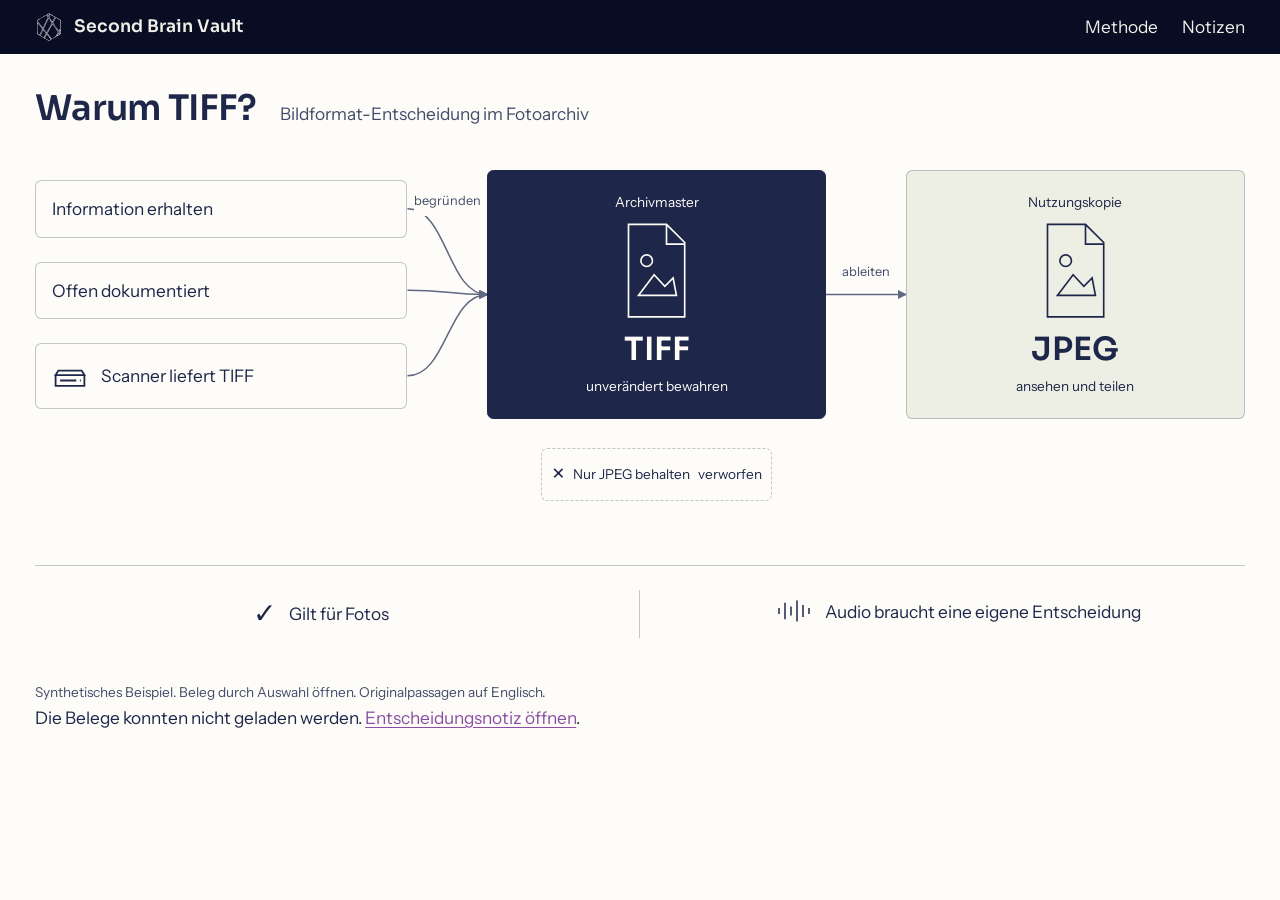
==== docs/explorer.html @ 0a289b0f "Add a source-grounded visual knowledge workspace" ====
<!doctype html>
<html lang="de">
<head>
<meta charset="utf-8"><meta name="viewport" content="width=device-width, initial-scale=1">
<title>Warum TIFF? Second Brain Vault</title>
<link rel="icon" href="assets/favicon-32.png"><link rel="stylesheet" href="site.css"><link rel="stylesheet" href="decision.css">
<script type="module" src="decision.js"></script>
</head>
<body class="decision-page">
<header class="decision-head night"><a class="brand" href="index.html?lang=de"><img src="assets/dhcraft-mark-white.svg" width="26" height="26" alt="">Second Brain Vault</a><nav aria-label="Navigation"><a href="index.html?lang=de">Methode</a><a href="notes.html?lang=de">Notizen</a></nav></header>
<main>
<div class="decision-title"><h1>Warum TIFF?</h1><p>Bildformat-Entscheidung im Fotoarchiv</p></div>
<div class="argument" id="argument" aria-label="Gründe, Entscheidung, Ableitung und Geltungsgrenze">
<svg class="connections" id="connections" aria-hidden="true"></svg>
<section class="grounds" aria-label="Gründe">
<div class="object ground" data-key="information"><button aria-expanded="false"><span>Information erhalten</span></button></div>
<div class="object ground" data-key="format"><button aria-expanded="false"><span>Offen dokumentiert</span></button></div>
<div class="object ground" data-key="scanner"><button aria-expanded="false"><svg class="scanner-icon" viewBox="0 0 40 32" aria-hidden="true"><path d="M4 15h32v12H4z M7 10h26l3 5H4z M9 21h18 M31 21h1"/></svg><span>Scanner liefert TIFF</span></button></div>
</section>
<div class="relation-label grounds-label">begründen</div>
<div class="object master" data-key="master"><button aria-expanded="false"><span class="object-role">Archivmaster</span><svg class="file-icon" viewBox="0 0 100 120" aria-hidden="true"><path d="M16 4h46l22 22v90H16z M62 4v24h22 M28 90l19-25 13 14 10-10 4 21z"/><circle cx="38" cy="48" r="7"/></svg><strong>TIFF</strong><span>unverändert bewahren</span></button></div>
<div class="relation-label copy-label">ableiten →</div>
<div class="object copy" data-key="copy"><button aria-expanded="false"><span class="object-role">Nutzungskopie</span><svg class="file-icon" viewBox="0 0 100 120" aria-hidden="true"><path d="M16 4h46l22 22v90H16z M62 4v24h22 M28 90l19-25 13 14 10-10 4 21z"/><circle cx="38" cy="48" r="7"/></svg><strong>JPEG</strong><span>ansehen und teilen</span></button></div>
<div class="object alternative" data-key="alternative"><button aria-expanded="false"><span class="rejected-symbol" aria-hidden="true">×</span><span>Nur JPEG behalten</span><span class="object-role">verworfen</span></button></div>
<div class="scope" aria-label="Geltungsbereich">
<div class="object scope-photo" data-key="scope"><button aria-expanded="false"><span class="scope-mark" aria-hidden="true">✓</span><span>Gilt für Fotos</span></button></div>
<div class="scope-boundary" aria-hidden="true"></div>
<div class="object scope-audio" data-key="audio"><button aria-expanded="false"><svg class="audio-icon" viewBox="0 0 48 32" aria-hidden="true"><path d="M4 12v8 M12 5v22 M20 10v12 M28 2v28 M36 8v16 M44 12v8"/></svg><span>Audio braucht eine eigene Entscheidung</span></button></div>
</div>
</div>
<p class="source-note">Synthetisches Beispiel. Beleg durch Auswahl öffnen. Originalpassagen auf Englisch.</p>
<p id="load-error" role="alert" hidden>Die Belege konnten nicht geladen werden. <a href="example/Data%20Management/Decision%20Image%20Master%20Format.md">Entscheidungsnotiz öffnen</a>.</p>
</main>
<noscript><p><a href="example/Data%20Management/Decision%20Image%20Master%20Format.md">Entscheidung und Begründung lesen</a></p></noscript>
</body></html>
---- docs/site.css ----
@layer reset, base, tokens, layout, components, utilities;

@font-face { font-family: "Instrument Sans"; src: url("assets/fonts/instrument-sans-latin-400-normal.woff2") format("woff2"); font-weight: 400; font-display: swap; }
@font-face { font-family: "Instrument Sans"; src: url("assets/fonts/instrument-sans-latin-600-normal.woff2") format("woff2"); font-weight: 600; font-display: swap; }
@font-face { font-family: "Sora"; src: url("assets/fonts/sora-latin-600-normal.woff2") format("woff2"); font-weight: 600; font-display: swap; }
@font-face { font-family: "Sora"; src: url("assets/fonts/sora-latin-700-normal.woff2") format("woff2"); font-weight: 700; font-display: swap; }

@layer tokens {
  /* DHCraft house palette (dhcraft-site global.css) in OKLCH. Paper is the reading ground, the
     night is navy ink deepened into obsidian glass, where the graph glows. */
  :root {
    color-scheme: light;
    --ground: oklch(99.1% 0.005 95);
    --ground-alt: oklch(96.6% 0.01 95);
    --surface: oklch(100% 0 0);
    --edge: oklch(28.3% 0.064 271 / 0.12);
    --edge-hi: oklch(28.3% 0.064 271 / 0.25);
    --ink: oklch(28.3% 0.064 271);
    --ink-soft: oklch(42% 0.05 271);
    --ink-faint: oklch(52% 0.04 271);
    --accent: oklch(53.1% 0.14 315);
    --accent-hi: oklch(41.6% 0.105 307);
    --on-accent: oklch(99% 0.005 95);

    --g-core: oklch(53.1% 0.14 315);
    --g-control: oklch(57.4% 0.11 255);
    --g-rule: oklch(50% 0.09 255);
    --g-skill: oklch(62% 0.15 125);
    --g-operations: oklch(55% 0.04 271);
    --g-check: oklch(58% 0.13 30);
    --g-moc: oklch(28.3% 0.064 271);
    --g-concept: oklch(64.6% 0.138 334);
    --g-literature: oklch(70% 0.138 69);
    --g-project: oklch(63.5% 0.136 139);
    --g-source: oklch(62% 0.02 271);

    --st-read: oklch(57.4% 0.11 255);
    --st-found: oklch(70% 0.138 69);
    --st-proposal: oklch(64.6% 0.138 334);
    --st-accepted: oklch(63.5% 0.136 139);
    --focus: oklch(53.1% 0.14 315);

    --font: "Instrument Sans", system-ui, sans-serif;
    --display: "Sora", "Instrument Sans", system-ui, sans-serif;
    --mono: ui-monospace, "Cascadia Code", Consolas, monospace;
    --step--1: clamp(0.84rem, 0.82rem + 0.1vw, 0.9rem);
    --step-0: clamp(1rem, 0.97rem + 0.15vw, 1.08rem);
    --step-1: clamp(1.15rem, 1.08rem + 0.35vw, 1.35rem);
    --step-2: clamp(1.45rem, 1.25rem + 0.9vw, 1.95rem);
    --step-3: clamp(2.2rem, 1.6rem + 2.6vw, 3.5rem);
    --space: clamp(1rem, 0.8rem + 1vw, 1.6rem);
    --gutter: clamp(1rem, 0.6rem + 2vw, 2.5rem);
    --measure: 42rem;
    --wide: 80rem;
    --head-h: 3.6rem;
  }

  .night {
    color-scheme: dark;
    --ground: oklch(17% 0.045 271);
    --ground-alt: oklch(14% 0.04 271);
    --surface: oklch(22% 0.05 271);
    --edge: oklch(100% 0 0 / 0.1);
    --edge-hi: oklch(100% 0 0 / 0.2);
    --ink: oklch(95% 0.01 95);
    --ink-soft: oklch(80% 0.03 271);
    --ink-faint: oklch(68% 0.03 271);
    --accent: oklch(74% 0.13 315);
    --accent-hi: oklch(84% 0.09 315);
    --on-accent: oklch(17% 0.045 271);

    --g-core: oklch(74% 0.15 315);
    --g-control: oklch(82% 0.07 253);
    --g-rule: oklch(68% 0.1 255);
    --g-skill: oklch(84% 0.15 122);
    --g-operations: oklch(64% 0.04 271);
    --g-check: oklch(72% 0.12 30);
    --g-moc: oklch(97% 0.02 95);
    --g-concept: oklch(76% 0.13 334);
    --g-literature: oklch(82% 0.13 69);
    --g-project: oklch(76% 0.14 139);
    --g-source: oklch(72% 0.02 271);

    --st-read: oklch(80% 0.09 253);
    --st-found: oklch(82% 0.13 69);
    --st-proposal: oklch(78% 0.13 334);
    --st-accepted: oklch(78% 0.14 139);
    --focus: oklch(84% 0.09 315);
  }
}

@layer reset {
  *, *::before, *::after { box-sizing: border-box; }
  body, h1, h2, h3, h4, p, ol, ul, dl, dd, figure, pre { margin: 0; }
  ol, ul { padding: 0; list-style: none; }
  img, svg { display: block; max-inline-size: 100%; }
  button, input { font: inherit; color: inherit; }
}

@layer base {
  html { scroll-padding-block-start: calc(var(--head-h) + 1rem); }
  @media (prefers-reduced-motion: no-preference) { html { scroll-behavior: smooth; } }
  body { background: var(--ground); color: var(--ink); font-family: var(--font); font-size: var(--step-0); line-height: 1.6; -webkit-font-smoothing: antialiased; }
  .night { background-color: var(--ground); color: var(--ink); }
  h1, h2, h3 { font-family: var(--display); font-weight: 700; letter-spacing: -0.01em; }
  h1 { font-size: var(--step-3); line-height: 1.05; letter-spacing: -0.02em; }
  h2 { font-size: var(--step-2); line-height: 1.2; }
  h3 { font-size: var(--step-1); line-height: 1.3; font-weight: 600; }
  a { color: var(--accent); text-underline-offset: 0.18em; }
  code, pre { font-family: var(--mono); font-size: 0.88em; }
  :focus-visible { outline: 2px solid var(--focus); outline-offset: 3px; }
  table { border-collapse: collapse; inline-size: 100%; }
  th, td { text-align: start; vertical-align: top; padding: 0.5rem 0.75rem 0.5rem 0; border-block-end: 1px solid var(--edge); }
  thead th { font-size: var(--step--1); color: var(--ink-faint); font-weight: 600; }
}

@layer layout {
  .skip { position: absolute; inset-inline-start: 1rem; inset-block-start: -3rem; background: var(--surface); padding: 0.5rem 1rem; z-index: 40; }
  .skip:focus { inset-block-start: 0.5rem; }

  /* The header is always night, like the DHCraft navigation bar is always ink on paper. Its
     background stays nearly opaque, so text scrolling beneath never shows through. */
  .site-head {
    position: sticky; inset-block-start: 0; z-index: 20;
    display: flex; align-items: center; gap: 0.4rem 2rem; flex-wrap: wrap;
    min-block-size: var(--head-h); padding: 0.35rem var(--gutter);
    background: oklch(15% 0.042 271 / 0.97); color: var(--ink); border-block-end: 1px solid var(--edge);
  }
  .brand { display: flex; align-items: center; gap: 0.6rem; font-family: var(--display); font-weight: 700; color: var(--ink); text-decoration: none; }
  .brand img { inline-size: 1.75rem; block-size: 1.75rem; }
  .site-nav { flex: 1; min-inline-size: 0; }
  .site-nav ul { display: flex; gap: 0.2rem; overflow-x: auto; scrollbar-width: none; }
  .site-nav a { display: block; padding: 0.55rem 0.7rem; color: var(--ink-soft); text-decoration: none; white-space: nowrap; border-block-end: 2px solid transparent; }
  .site-nav a:hover { color: var(--ink); }
  .site-nav a[aria-current="true"] { color: var(--ink); border-block-end-color: var(--accent); }
  .head-actions { display: flex; gap: 0.5rem; align-items: center; }
  @media (max-width: 47.99rem) {
    .site-nav { flex-basis: 100%; order: 3; }
    .site-nav a { padding-inline: 0.5rem; }
    .site-head { gap: 0 1rem; justify-content: space-between; }
  }

  .band { padding: calc(var(--space) * 3) var(--gutter); }
  .band.alt { background: var(--ground-alt); }
  .inner { max-inline-size: var(--wide); margin-inline: auto; display: grid; gap: calc(var(--space) * 1.1); }

  .site-foot { padding: calc(var(--space) * 2) var(--gutter); font-size: var(--step--1); border-block-start: 1px solid var(--edge); }
  .foot-grid { max-inline-size: var(--wide); margin-inline: auto; display: grid; gap: 1.5rem; grid-template-columns: repeat(auto-fit, minmax(min(100%, 14rem), 1fr)); }
  .foot-grid > div { display: grid; gap: 0.6rem; }
  .foot-links { display: grid; gap: 0.35rem; align-content: start; }
  .quiet { color: var(--ink-faint); }

  .night-glass {
    background:
      radial-gradient(55rem 38rem at 80% -10%, oklch(45% 0.13 315 / 0.32), transparent 70%),
      radial-gradient(40rem 30rem at -10% 50%, oklch(40% 0.09 255 / 0.22), transparent 70%),
      var(--ground);
  }

  /* Hero: the text, then the example. The stepper comes first in the document, so keyboard and
     screen reader reach its controls and heading before the card. On wide screens the stage
     (graph and note card) is placed above it with a fixed height, so the controls never move
     between phases. */
  .hero {
    display: grid; gap: 1.1rem; max-inline-size: var(--wide); margin-inline: auto;
    padding: 1rem var(--gutter) 1.4rem; grid-template-columns: minmax(0, 1fr);
    grid-template-areas: "text" "stepper" "stage";
  }
  .hero-text { grid-area: text; display: grid; gap: 1rem 3rem; align-items: end; }
  .hero-text > div { display: grid; gap: 0.75rem; }
  .hero-stage { grid-area: stage; display: grid; gap: 1rem 1.5rem; min-inline-size: 0; }
  .hero-stepper { grid-area: stepper; display: grid; gap: 0.5rem; }
  @media (min-width: 62rem) {
    .hero { grid-template-areas: "text" "stage" "stepper"; }
    .hero-text { grid-template-columns: minmax(0, 1fr) minmax(0, 1fr); }
    .hero-stage { grid-template-columns: minmax(0, 1.1fr) minmax(0, 0.9fr); block-size: clamp(22rem, 100svh - 31.75rem, 30rem); }
  }

  /* Build along: the steps on the left grow the graph on the right. */
  .grow { display: grid; gap: var(--space); max-inline-size: var(--wide); margin-inline: auto; grid-template-columns: minmax(0, 1fr); }
  .grow-graph { border-radius: 1rem; padding: 0.8rem; display: grid; gap: 0.5rem; }
  @media (min-width: 62rem) {
    .grow { grid-template-columns: minmax(0, 1fr) minmax(0, 1fr); }
    .grow-graph { position: sticky; inset-block-start: calc(var(--head-h) + 1rem); align-self: start; }
  }
  /* Narrow screens: the growing graph stays in view above the steps. */
  @media (max-width: 61.99rem) {
    #build .grow-graph { order: -1; position: sticky; inset-block-start: calc(var(--head-h) + 2.6rem); z-index: 5; padding: 0.4rem; }
    #build .grow-graph .graph { max-block-size: 28svh; }
    #build .grow-caption { min-block-size: 0; margin: 0; }
    #build .graph-legend { display: none; }
  }
}

@layer components {
  .btn {
    display: inline-flex; align-items: center; gap: 0.4rem; padding: 0.55rem 1.1rem; border-radius: 999px;
    border: 1px solid var(--edge-hi); background: transparent; cursor: pointer; font-weight: 600; text-decoration: none; color: var(--ink); min-block-size: 2.5rem;
  }
  .btn.primary { background: var(--accent); color: var(--on-accent); border-color: transparent; }
  .night .btn.primary { box-shadow: 0 0 2rem oklch(74% 0.13 315 / 0.35); }
  .btn.small { min-block-size: 2.1rem; padding: 0.2rem 0.8rem; font-size: var(--step--1); font-weight: 400; justify-self: start; }
  .btn:disabled { opacity: 0.4; cursor: default; }
  .lang, .pill {
    padding: 0.3rem 0.85rem; border-radius: 999px; border: 1px solid var(--edge-hi); background: transparent;
    color: var(--ink); text-decoration: none; font-size: var(--step--1); cursor: pointer; white-space: nowrap; min-block-size: 2.2rem; display: inline-flex; align-items: center;
  }
  .lang:hover, .pill:hover { border-color: var(--accent); }
  @media (max-width: 47.99rem) { .head-actions .pill { display: none; } }
  .lead { font-size: var(--step-1); line-height: 1.5; color: var(--ink-soft); max-inline-size: 36rem; }
  .who { color: var(--ink-faint); max-inline-size: 34rem; }
  .hero-aside { display: grid; gap: 0.7rem; justify-items: start; }
  .hero-text h1 { font-size: clamp(2.1rem, 1.5rem + 2vw, 3rem); }
  .hero-text .lead { font-size: clamp(1.05rem, 1rem + 0.3vw, 1.2rem); max-inline-size: 40rem; }

  /* The four parts of a vault as one line. */
  .flow { display: flex; flex-wrap: wrap; gap: 0.3rem 0.4rem; align-items: baseline; color: var(--ink-soft); }
  .flow li { white-space: nowrap; }
  .flow li:not(:first-child)::before { content: "→"; margin-inline-end: 0.4rem; color: var(--accent); }
  .flow strong { color: var(--ink); }

  /* Hero focus graph: the notes of the example on fixed places. A state differs by outline
     pattern and width as well as colour, and the decision note names its state in text. */
  .hero-graph { display: grid; grid-template-rows: minmax(0, 1fr) auto; gap: 0.4rem; min-block-size: 0; }
  .focus-graph { inline-size: 100%; block-size: 100%; overflow: visible; }
  .focus-graph .link { fill: none; stroke: color-mix(in oklch, var(--ink) 14%, transparent); stroke-width: 1.5; transition: stroke 0.3s, opacity 0.3s; }
  .focus-graph .link[data-on="true"] { stroke: var(--accent); stroke-width: 2.5; }
  .focus-graph .pill { cursor: pointer; outline: none; transition: opacity 0.3s; }
  .focus-graph .pill rect { fill: var(--surface); stroke: var(--edge-hi); stroke-width: 1.5; transition: fill 0.3s, stroke 0.3s; }
  .focus-graph .pill text { fill: var(--ink-faint); font-family: var(--font); font-size: 21px; }
  .focus-graph .pill .badge { fill: var(--ink-soft); font-size: 17px; }
  .focus-graph .pill[data-state]:not([data-state=""]) text { fill: var(--ink); }
  .focus-graph .pill[data-state="read"] rect { stroke: var(--st-read); stroke-width: 2.5; }
  .focus-graph .pill[data-state="asked"] rect { stroke: var(--st-found); stroke-width: 2.5; }
  .focus-graph .pill[data-state="found"] rect { stroke: var(--ink-soft); stroke-width: 2; stroke-dasharray: 6 5; }
  .focus-graph .pill[data-state="proposal"] rect { stroke: var(--st-proposal); stroke-width: 2.5; stroke-dasharray: 8 5; fill: color-mix(in oklch, var(--st-proposal) 12%, var(--surface)); }
  .focus-graph .pill[data-state="checked"] rect { stroke: var(--st-read); stroke-width: 3.5; fill: color-mix(in oklch, var(--st-read) 14%, var(--surface)); }
  .focus-graph .pill[data-state="accepted"] rect { stroke: var(--st-accepted); stroke-width: 3; fill: color-mix(in oklch, var(--st-accepted) 16%, var(--surface)); }
  .focus-graph .pill[data-state="updated"] rect { stroke: var(--st-accepted); stroke-width: 2; }
  .focus-graph .absent { opacity: 0; pointer-events: none; }
  /* Hover and keyboard focus come after the states and outrank them, so a highlighted note
     still shows that it has focus. */
  .focus-graph .pill.pill:hover rect { stroke: var(--focus); }
  .focus-graph .pill.pill:focus-visible rect { stroke: var(--focus); stroke-width: 4.5; stroke-dasharray: none; }
  .focus-graph .pill.decision text:not(.badge) { font-weight: 600; }
  .focus-legend { font-size: var(--step--1); color: var(--ink-faint); text-align: center; }
  .focus-list { display: none; }
  @media (max-width: 61.99rem) {
    .hero-graph { grid-template-rows: auto; }
    .focus-graph, .focus-legend { display: none; }
    .focus-list { display: grid; gap: 0.3rem; font-size: var(--step--1); }
    .focus-list li { display: flex; flex-wrap: wrap; align-items: baseline; gap: 0 0.5rem; color: var(--ink-soft); }
    .focus-list .chip { margin: 0; }
    .focus-list [data-state="proposal"] .chip, .focus-list [data-state="found"] .chip { border-style: dashed; }
    .focus-list [data-state="accepted"] .chip, .focus-list [data-state="updated"] .chip { border-color: var(--st-accepted); }
    .focus-list [data-state="read"] .chip, .focus-list [data-state="checked"] .chip { border-color: var(--st-read); }
  }

  /* Note card: what the decision note says in the current phase. On wide screens it shares the
     stage's fixed height and scrolls on its own, keyboard included. */
  .note-card {
    min-block-size: 0; overflow-y: auto; display: grid; align-content: start; gap: 0.75rem;
    padding: 1rem 1.2rem; border-radius: 0.9rem; border: 2px dashed var(--edge-hi); font-size: var(--step--1);
    /* Scroll shadows: a soft edge appears at the top or bottom only while content lies beyond it. */
    background:
      linear-gradient(var(--surface) 30%, transparent) top / 100% 2.5rem no-repeat local,
      linear-gradient(transparent, var(--surface) 70%) bottom / 100% 2.5rem no-repeat local,
      radial-gradient(farthest-side at 50% 0, color-mix(in oklch, var(--accent) 55%, transparent), transparent) top / 100% 0.8rem no-repeat scroll,
      radial-gradient(farthest-side at 50% 100%, color-mix(in oklch, var(--accent) 55%, transparent), transparent) bottom / 100% 0.8rem no-repeat scroll,
      var(--surface);
  }
  .note-card[data-state="proposal"] { border-color: var(--st-proposal); }
  .note-card[data-state="accepted"] { border-style: solid; border-color: var(--st-accepted); }
  /* The state marker always sits on its own line, so the body never jumps between phases. */
  .note-card header { display: grid; justify-items: start; gap: 0.3rem; }
  .note-card h3 { font-size: var(--step-1); }
  .note-card h4 { font-family: var(--display); font-size: 0.82rem; font-weight: 600; color: var(--ink); }
  .note-card p, .note-card li, .note-card dd { color: var(--ink-soft); }
  .note-card .field { display: grid; gap: 0.3rem; }
  .note-card ul { padding-inline-start: 1.1rem; list-style: disc; display: grid; gap: 0.35rem; }
  .note-card ul.checked { list-style: none; padding-inline-start: 0; }
  .note-card .tick { color: var(--st-accepted); font-weight: 700; }
  .note-card .verdict { color: var(--ink); font-weight: 600; }
  .note-card .compare { display: grid; grid-template-columns: max-content minmax(0, 1fr); gap: 0.3rem 0.8rem; align-items: baseline; }
  .note-card .compare dt { font-weight: 600; color: var(--ink); }
  .marker { font-size: 0.78rem; font-weight: 600; padding: 0.05rem 0.6rem; border-radius: 999px; border: 1px solid var(--edge-hi); color: var(--ink-faint); white-space: nowrap; }
  .marker.proposal { color: var(--st-proposal); border-color: var(--st-proposal); }
  .marker.accepted { color: var(--st-accepted); border-color: var(--st-accepted); }
  .marker.warn { color: var(--st-found); border-color: var(--st-found); }
  .chip {
    display: inline-flex; align-items: center; min-block-size: 1.6rem; margin: 0 0.15rem 0.25rem 0; padding: 0 0.6rem; border-radius: 999px;
    border: 1px solid var(--edge-hi); background: transparent; color: var(--ink); font-size: 0.82rem; cursor: pointer; vertical-align: baseline;
  }
  .chip:hover { border-color: var(--accent); }
  .note-card p .chip, .note-card li .chip { margin: 0 0.1rem; min-block-size: 1.5rem; }
  .nowrap { white-space: nowrap; }
  .chip.faint { border-style: dashed; color: var(--ink-faint); }

  /* Stepper: every phase named with its actor; done, current and next differ by mark and weight. */
  .step-head { display: flex; flex-wrap: wrap; align-items: center; justify-content: space-between; gap: 0.5rem 1rem; }
  .step-title { font-size: var(--step-0); font-weight: 600; }
  .step-controls { display: flex; gap: 0.5rem; }
  .steps-track { display: grid; grid-template-columns: repeat(7, minmax(0, 1fr)); }
  .steps-track li { display: flex; }
  .step {
    inline-size: 100%; display: grid; justify-items: center; align-content: start; gap: 0.15rem; padding: 0.25rem 0.15rem;
    background: none; border: 0; cursor: pointer; color: var(--ink-soft); position: relative; font-size: var(--step--1);
  }
  .step::before { content: ""; position: absolute; inset-block-start: 1.2rem; inset-inline: 0; block-size: 2px; background: var(--edge-hi); }
  .steps-track li:first-child .step::before { inset-inline-start: 50%; }
  .steps-track li:last-child .step::before { inset-inline-end: 50%; }
  .step[data-state="done"]::before, .step[data-state="current"]::before { background: var(--accent); }
  .step .dot {
    position: relative; inline-size: 1.9rem; block-size: 1.9rem; border-radius: 50%; display: grid; place-items: center;
    border: 2px solid var(--edge-hi); background: var(--ground); font-weight: 700; line-height: 1; font-variant-numeric: tabular-nums;
  }
  .step[data-state="done"] .dot { border-color: var(--accent); color: var(--accent); }
  .step[data-state="done"] .dot span { display: none; }
  .step[data-state="done"] .dot::after { content: "✓"; }
  .step[data-state="current"] .dot { background: var(--accent); border-color: var(--accent); color: var(--on-accent); box-shadow: 0 0 1rem oklch(74% 0.13 315 / 0.45); }
  .step .name { text-align: center; line-height: 1.2; font-weight: 500; }
  .step[data-state="current"] .name { color: var(--ink); font-weight: 700; }
  .step[data-state="next"] .name { color: var(--ink-faint); }
  .step .who { font-size: 0.72rem; color: var(--ink-faint); text-align: center; line-height: 1.2; }
  .step:focus-visible { outline: 2px solid var(--focus); outline-offset: 2px; border-radius: 0.5rem; }
  .step-status { display: none; }
  .step-caption { color: var(--ink-soft); max-inline-size: 62rem; min-block-size: 3.2em; }
  .step-caption strong { color: var(--ink); }
  @media (max-width: 47.99rem) {
    .step .name, .step .who { display: none; }
    .step .dot { inline-size: 1.75rem; block-size: 1.75rem; }
    .step::before { inset-block-start: 1.1rem; }
    .step-status { display: block; font-weight: 600; color: var(--ink); }
    .step-caption { min-block-size: 0; }
  }

  /* Build graph. */
  .graph { position: relative; inline-size: 100%; aspect-ratio: 1; max-block-size: calc(100svh - var(--head-h) - 5rem); margin-inline: auto; }
  .graph svg { inline-size: 100%; block-size: 100%; overflow: visible; }
  .graph .vault-frame { fill: none; stroke: color-mix(in oklch, var(--ink) 22%, transparent); stroke-width: 0.3; stroke-dasharray: 1 1.2; }
  .graph .edge { stroke: color-mix(in oklch, var(--ink) 18%, transparent); stroke-width: 0.18; transition: stroke 0.25s, opacity 0.5s; }
  .graph .edge.sys { stroke: color-mix(in oklch, var(--ink) 7%, transparent); }
  /* Hidden wins over every dimming state, so a graph that grows shows only what exists. */
  .graph .edge.off, .graph .node.off, .graph svg[data-playing] .node.off, .graph svg[data-hover] .node.off { opacity: 0 !important; pointer-events: none; }
  .graph .node { cursor: pointer; outline: none; transition: opacity 0.5s; }
  .graph .node .body { stroke: oklch(100% 0 0 / 0.35); stroke-width: 0.12; transition: stroke 0.25s; }
  .graph .node .glow { opacity: 0.4; transition: opacity 0.25s; }
  .graph .node text { fill: var(--ink-soft); font-size: 2.6px; font-family: var(--font); pointer-events: none; paint-order: stroke; stroke: var(--ground); stroke-width: 0.7px; opacity: 0; transition: opacity 0.25s; }
  .graph .node[data-label="always"] text { opacity: 1; }
  .graph .node.system .body { opacity: 0.72; }
  .graph .node.system .glow { opacity: 0.12; }
  .graph svg[data-hover] .edge { opacity: 0.35; }
  .graph svg[data-hover] .edge.near { stroke: var(--accent); stroke-width: 0.32; opacity: 1; }
  .graph svg[data-hover] .node:not(.near):not(.hot) { opacity: 0.3; }
  .graph svg[data-hover] .node.near text, .graph .node.hot text { opacity: 1; fill: var(--ink); }
  .graph .node.hot .glow { opacity: 1; }
  .graph .node:focus-visible .body { stroke: var(--focus); stroke-width: 0.6; }
  .graph svg[data-playing] .node:not(.lit):not(.proposal):not(.focus) { opacity: 0.32; }
  .graph svg[data-playing] .edge { opacity: 0.4; }
  .graph .node.lit .body, .graph .node.lit .glow, .graph .node.focus .glow { opacity: 1; }
  .graph .node.lit text, .graph .node.proposal text { opacity: 1; fill: var(--ink); }
  .graph .node.proposal .body { fill: transparent !important; stroke: var(--st-proposal); stroke-width: 0.6; stroke-dasharray: 0.9 0.6; }
  .graph .node.proposal .shine, .graph .node.proposal .glow { opacity: 0; }
  /* Overlapping labels are hidden by priority and return on hover or focus. */
  .graph .node.label-hidden text { opacity: 0 !important; }
  .graph .node.label-hidden:hover text, .graph .node.label-hidden:focus-visible text { opacity: 1 !important; }
  .graph-legend { display: flex; flex-wrap: wrap; justify-content: center; gap: 0.3rem 1rem; font-size: var(--step--1); color: var(--ink-faint); }
  .graph-legend span { display: inline-flex; align-items: center; gap: 0.4rem; }
  .graph-legend i { inline-size: 0.65rem; block-size: 0.65rem; border-radius: 50%; display: inline-block; }
  .graph-legend i.hex { border-radius: 0; clip-path: polygon(50% 0%, 100% 25%, 100% 75%, 50% 100%, 0% 75%, 0% 25%); }
  .grow-caption { text-align: center; font-size: var(--step--1); color: var(--ink-soft); min-block-size: 2em; }

  .node-card {
    position: fixed; z-index: 25; max-inline-size: 18rem; pointer-events: none; padding: 0.6rem 0.8rem; border-radius: 0.6rem;
    border: 1px solid oklch(100% 0 0 / 0.2); background: oklch(20% 0.045 271 / 0.97); color: oklch(95% 0.01 95);
    box-shadow: 0 0.8rem 2rem oklch(0% 0 0 / 0.45); font-size: var(--step--1); display: grid; gap: 0.2rem;
  }
  .node-card span { color: oklch(76% 0.03 271); }
  .node-card[hidden] { display: none; }

  /* Build: one track per step. */
  .tools { display: flex; flex-wrap: wrap; gap: 0.4rem 1.2rem; font-size: var(--step--1); color: var(--ink-soft); max-inline-size: var(--measure); }
  .tools-label { font-weight: 600; color: var(--ink); }
  .tool a { font-weight: 600; }
  .steps { display: grid; gap: 0; counter-reset: step; max-inline-size: var(--measure); }
  .steps > li { counter-increment: step; display: grid; gap: 0.45rem; padding: 1.1rem 0 1.3rem 1rem; border-inline-start: 3px solid var(--edge); transition: border-color 0.3s; }
  .steps > li.current { border-inline-start-color: var(--accent); }
  .steps h3 { font-size: var(--step-1); }
  .steps h3::before { content: counter(step) "  "; color: var(--accent); font-variant-numeric: tabular-nums; }
  .steps p { color: var(--ink-soft); }
  .step-links { display: flex; gap: 1rem; font-size: var(--step--1); }
  .prompt-box { display: grid; gap: 0.35rem; justify-items: start; }
  .prompt { inline-size: 100%; background: var(--ground-alt); border: 1px solid var(--edge); padding: 0.7rem 0.9rem; border-radius: 0.6rem; white-space: pre-wrap; overflow-wrap: anywhere; font-size: 0.84rem; }

  /* Good to know: two calm columns of sentences. */
  .columns { display: grid; gap: var(--space) calc(var(--space) * 2); grid-template-columns: repeat(auto-fit, minmax(min(100%, 20rem), 1fr)); }
  .columns h3 { margin-block-end: 0.6rem; }
  .plain { display: grid; gap: 0.7rem; color: var(--ink-soft); }
  .plain a { font-size: var(--step--1); }

  /* Reference: one folded, annotated file tree and short paragraphs. */
  .file-link { font: inherit; font-family: var(--mono); font-size: 0.92em; color: var(--accent); background: none; border: 0; padding: 0; text-decoration: underline; text-underline-offset: 0.2em; cursor: pointer; text-align: start; }
  details.reference { display: grid; gap: var(--space); }
  details.reference > summary { cursor: pointer; list-style: none; display: flex; flex-wrap: wrap; align-items: baseline; gap: 0.3rem 1rem; padding-block: 0.6rem; }
  details.reference > summary::-webkit-details-marker { display: none; }
  details.reference > summary::after { content: "+"; margin-inline-start: auto; font-size: var(--step-2); line-height: 1; color: var(--accent); transition: transform 0.2s; }
  details.reference[open] > summary::after { transform: rotate(45deg); }
  .summary-title { font-family: var(--display); font-weight: 700; font-size: var(--step-2); }
  .summary-sub { color: var(--ink-soft); }
  .ref-body { display: grid; gap: var(--space) calc(var(--space) * 2); grid-template-columns: repeat(auto-fit, minmax(min(100%, 24rem), 1fr)); margin-block-start: var(--space); }
  .tree { display: grid; gap: 0.15rem; font-size: var(--step--1); }
  .tree li { display: grid; grid-template-columns: 12rem minmax(0, 1fr); gap: 1rem; }
  .tree code, .tree .file-link { font-family: var(--mono); font-size: 0.85rem; }
  .tree span { color: var(--ink-soft); }
  @media (max-width: 30rem) { .tree li { grid-template-columns: minmax(0, 1fr); gap: 0; margin-block-end: 0.3rem; } }
  .ref-notes { display: grid; gap: 0.8rem; color: var(--ink-soft); font-size: var(--step--1); align-content: start; }
  .ref-notes strong { color: var(--ink); }

  /* Reading panel. */
  .panel {
    position: fixed; inset-block: 0; inset-inline-end: 0; z-index: 30; inline-size: min(100%, 44rem);
    background: var(--surface); color: var(--ink); border-inline-start: 1px solid var(--edge-hi);
    box-shadow: -1rem 0 3rem oklch(0% 0 0 / 0.3); overflow-y: auto; padding: 0 var(--gutter) 3rem; display: grid; gap: 0.6rem; align-content: start;
  }
  .panel[hidden] { display: none; }
  .panel-head { display: flex; justify-content: space-between; align-items: start; gap: 1rem; position: sticky; inset-block-start: 0; background: var(--surface); padding-block: 1rem 0.5rem; }
  .panel-head h2 { font-size: var(--step-1); overflow-wrap: anywhere; }
  .panel-head button { padding: 0.4rem 0.9rem; border-radius: 999px; border: 1px solid var(--edge-hi); background: transparent; cursor: pointer; min-block-size: 2.4rem; }
  .panel-path { font-family: var(--mono); font-size: var(--step--1); color: var(--ink-faint); overflow-wrap: anywhere; }
  #panel-body { display: grid; gap: 0.8rem; }
  .prose { display: grid; gap: 0.8rem; min-inline-size: 0; overflow-wrap: anywhere; }
  .prose h1 { font-size: var(--step-2); }
  .prose h2 { font-size: var(--step-1); margin-block-start: 0.6rem; }
  .prose h3, .prose h4 { font-size: var(--step-0); }
  .prose ul, .prose ol { padding-inline-start: 1.3rem; list-style: revert; }
  .prose pre { background: var(--ground-alt); padding: 0.8rem; border-radius: 0.5rem; overflow-x: auto; }
  .prose table { font-size: var(--step--1); display: block; overflow-x: auto; }
  .prose blockquote, .prose .callout { margin: 0; padding: 0.6rem 0.9rem; border-inline-start: 3px solid var(--accent); background: var(--ground-alt); border-radius: 0.3rem; }
  .prose .callout-title { font-weight: 700; }
  .prose .inline-fields { display: grid; grid-template-columns: max-content minmax(0, 1fr); gap: 0.15rem 0.8rem; font-size: var(--step--1); }
  .prose .inline-fields dt { font-family: var(--mono); color: var(--ink-faint); }
  .prose .block-id, .prose .footnotes { font-size: var(--step--1); color: var(--ink-faint); }
  .prose .dead-link { color: var(--ink-faint); text-decoration: line-through; }
  .frontmatter { display: grid; grid-template-columns: max-content minmax(0, 1fr); gap: 0.1rem 0.8rem; font-family: var(--mono); font-size: var(--step--1); background: var(--ground-alt); padding: 0.6rem 0.8rem; border-radius: 0.5rem; }
  .frontmatter dt { color: var(--ink-faint); }
  .load-error { padding: 1rem var(--gutter); color: var(--g-check); }

  @media (prefers-reduced-motion: reduce) { .graph *, .focus-graph *, .steps > li { transition: none !important; } }

  /* Short wide screens such as a projector at 1280 by 720: smaller type, so the example and its
     controls still fit one screen. The card then scrolls in its longest phases. */
  @media (min-width: 62rem) and (max-height: 52rem) {
    .hero.hero { padding-block: 0.6rem 0.8rem; gap: 0.8rem; }
    .hero-text h1 { font-size: 2.3rem; }
    .hero-text .lead, .who, .flow { font-size: var(--step--1); }
    .hero-stage.hero-stage { block-size: max(16rem, 100svh - 27rem); }
    .step .who { display: none; }
  }
}

@layer utilities {
  .visually-hidden { position: absolute; inline-size: 1px; block-size: 1px; overflow: hidden; clip-path: inset(50%); white-space: nowrap; }
}
---- docs/decision.css ----
@layer layout, components;
@layer layout {
  .decision-page main { max-inline-size: 84rem; margin-inline:auto; padding: 2rem var(--gutter) 1rem; }
  .decision-head { display:flex; justify-content:space-between; align-items:center; gap:1rem; padding:.8rem var(--gutter); }
  .decision-head nav { display:flex; gap:1.5rem; }
  .decision-title { display:flex; flex-wrap:wrap; gap:.5rem 1.5rem; align-items:baseline; margin-block-end:2.5rem; }
  .decision-title h1 { font:600 clamp(1.8rem,1.4rem + 1vw,2.5rem) var(--display); }
  .decision-title p { color:var(--ink-soft); }
  .argument { position:relative; isolation:isolate; display:grid; grid-template-columns:minmax(12rem,1.1fr) 5rem minmax(13rem,1fr) 5rem minmax(12rem,1fr); gap:1rem 0; align-items:center; container-type:inline-size; }
  .grounds { grid-column:1; grid-row:1; display:grid; gap:1.5rem; }
  .grounds-label { grid-column:2; grid-row:1; }
  .master { grid-column:3; grid-row:1; }
  .copy-label { grid-column:4; grid-row:1; }
  .copy { grid-column:5; grid-row:1; }
  .alternative { grid-column:3; grid-row:2; justify-self:center; margin-block-start:.8rem; }
  .scope { grid-column:1/-1; display:grid; grid-template-columns:1fr 1px 1fr; gap:2rem; margin-block-start:3rem; padding-block:1.5rem; border-block-start:1px solid var(--edge-hi); align-items:start; }
  .connections { position:absolute; inset:0; inline-size:100%; block-size:100%; z-index:-1; overflow:visible; pointer-events:none; }
  .source-note { font-size:.85rem; color:var(--ink-soft); margin-block-start:1.25rem; }
}
@layer components {
  .decision-page { --copy-tint:color-mix(in oklch,var(--g-control) 10%,var(--ground)); }
  .decision-page [hidden] { display:none; }
  .decision-head a { color:var(--ink); text-decoration:none; }
  .decision-head a:hover { text-decoration:underline; }
  .decision-head .brand { display:flex; gap:.65rem; align-items:center; font-weight:600; }
  .object { min-inline-size:0; }
  .object button { inline-size:100%; color:var(--ink); background:var(--ground); font:inherit; cursor:pointer; border:1px solid var(--edge-hi); border-radius:.4rem; padding:1rem; text-align:start; display:flex; gap:.8rem; align-items:center; line-height:1.35; }
  .object button:hover { border-color:var(--accent); }
  .object button:focus-visible { outline:3px solid var(--focus); outline-offset:4px; }
  .object button[aria-expanded=true] { border-color:var(--accent); box-shadow:0 0 0 2px var(--accent); }
  .node-symbol { font-size:1.5rem; inline-size:2.25rem; flex-shrink:0; text-align:center; }
  .scanner-icon,.audio-icon { inline-size:2.25rem; block-size:2rem; fill:none; stroke:currentColor; stroke-width:2; flex-shrink:0; }
  .master > button,.copy > button { flex-direction:column; padding:1.4rem .7rem; gap:.55rem; text-align:center; }
  .master > button { background:var(--ink); color:var(--ground); border-color:var(--ink); }
  .copy > button { background:var(--copy-tint); }
  .file-icon { inline-size:5.2rem; block-size:6.2rem; fill:none; stroke:currentColor; stroke-width:2; }
  .object strong { font:600 2rem var(--display); }
  .object-role { font-size:.85rem; }
  .master button > :last-child,.copy button > :last-child { font-size:.85rem; }
  .relation-label { font-size:.8rem; text-align:center; color:var(--ink-soft); background:var(--ground); z-index:1; padding:.3rem 0; }
  .grounds-label { align-self:start; margin-block-start:1rem; }
  .alternative > button { gap:.5rem; padding:.6rem; border-style:dashed; font-size:.85rem; background:var(--ground); }
  .rejected-symbol { font-size:1.5rem; }
  .scope .object button { border:0; padding:.3rem; background:none; justify-content:center; }
  .scope-mark { font-size:1.75rem; }
  .scope-boundary { background:var(--edge-hi); min-block-size:3rem; }
  .connections path { fill:none; stroke:var(--ink-faint); stroke-width:1.5; }
  .connections marker path { fill:var(--ink-faint); stroke:none; }
  .evidence { margin-block-start:1rem; padding:.65rem 0 .65rem .8rem; border-inline-start:3px solid var(--accent); font-size:.9rem; line-height:1.5; overflow-wrap:anywhere; }
  .evidence blockquote { margin:0; }
  .evidence a { display:block; color:var(--accent-hi); font-size:.78rem; margin-block-start:.5rem; }
  .evidence .line-label { color:var(--ink-soft); font-size:.78rem; }
}
@layer layout {
  .decision-page main { container-type:inline-size; }
  @container (inline-size < 48rem) {
    .decision-title { margin-block-end:1.5rem; }
    .argument { grid-template-columns:minmax(0,1fr); gap:1rem; }
    .grounds { grid-column:1; grid-row:1; gap:.6rem; }
    .grounds-label { grid-column:1; grid-row:2; margin:0; }
    .grounds-label::after { content:' ↓'; }
    .master { grid-column:1; grid-row:3; }
    .copy-label { grid-column:1; grid-row:4; }
    .copy { grid-column:1; grid-row:5; }
    .alternative { grid-column:1; grid-row:6; margin:0; }
    .scope { grid-column:1; grid-row:7; grid-template-columns:1fr; gap:1rem; margin-block-start:.5rem; }
    .scope-boundary { min-block-size:1px; }
    .connections { display:none; }
    .master > button,.copy > button { display:grid; grid-template-columns:3rem 1fr; text-align:start; padding:1rem; column-gap:1rem; }
    .master .file-icon,.copy .file-icon { grid-column:1; grid-row:1/4; inline-size:3rem; block-size:4rem; }
    .master button > :not(svg),.copy button > :not(svg) { grid-column:2; }
    .master strong,.copy strong { font-size:1.65rem; }
  }
}
@layer components {
  .relation-label { justify-self:center; }
  .copy-label { transform:translateY(-1.4rem); }
  @container (inline-size < 48rem) {
    .master > button,.copy > button { display:grid; grid-template-columns:3rem 1fr; text-align:start; padding:1rem; column-gap:1rem; }
    .master .file-icon,.copy .file-icon { grid-column:1; grid-row:1/4; inline-size:3rem; block-size:4rem; }
    .master button > :not(svg),.copy button > :not(svg) { grid-column:2; }
    .master strong,.copy strong { font-size:1.65rem; }
    .copy-label { transform:none; }
  }
}
@layer components {
  @container (inline-size < 48rem) { .scope-boundary { min-block-size:1px; } }
}
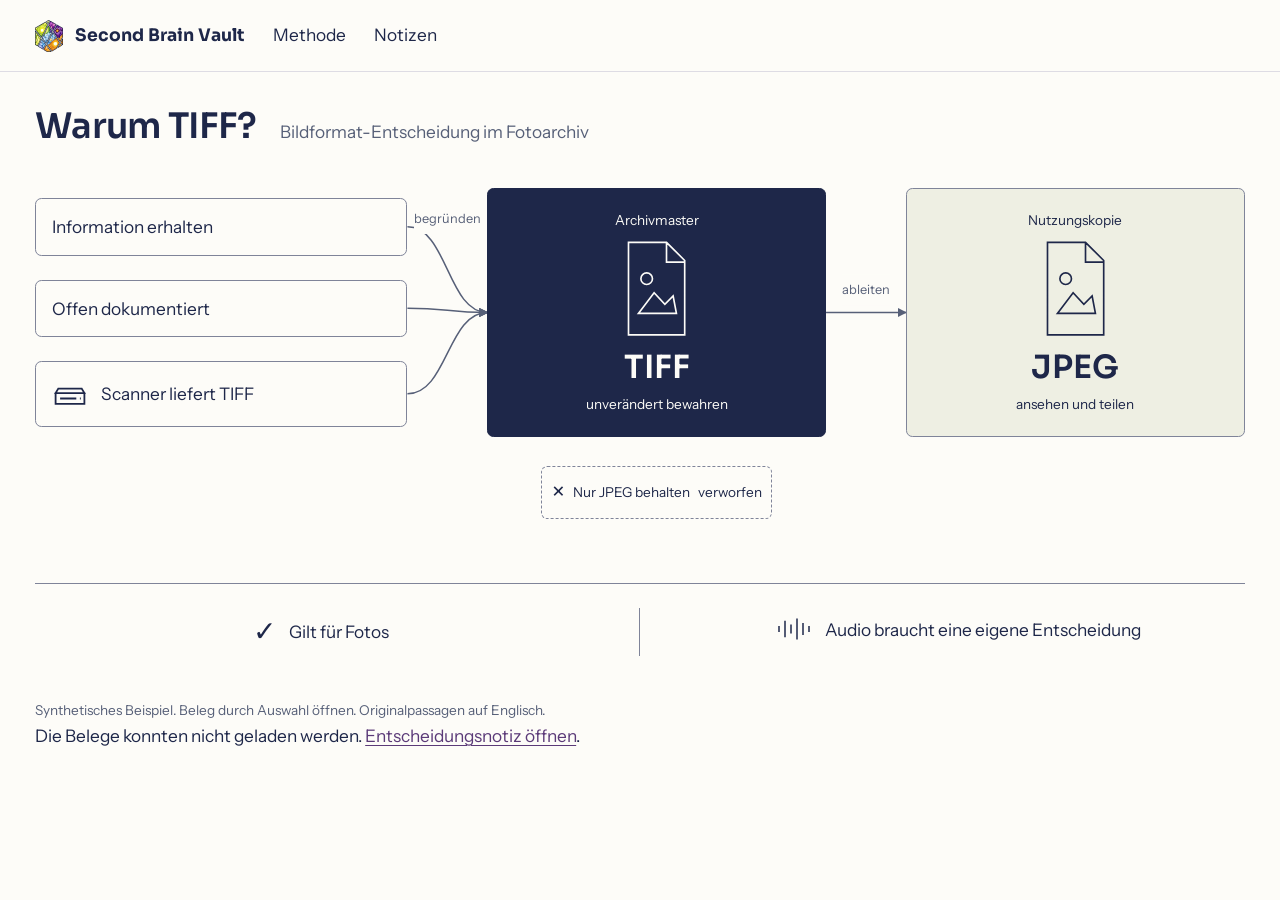
==== commit e8b02bb2: "Rebuild the method page on the shared DHCraft foundation with layers, repository diagram, contents, " ====
--- a/docs/explorer.html
+++ b/docs/explorer.html
@@ -3,11 +3,11 @@
 <head>
 <meta charset="utf-8"><meta name="viewport" content="width=device-width, initial-scale=1">
 <title>Warum TIFF? Second Brain Vault</title>
-<link rel="icon" href="assets/favicon-32.png"><link rel="stylesheet" href="site.css"><link rel="stylesheet" href="decision.css">
+<link rel="icon" href="assets/favicon-32.png"><link rel="stylesheet" href="assets/dhcraft/dhcraft-tokens.css"><link rel="stylesheet" href="assets/dhcraft/dhcraft-components.css"><link rel="stylesheet" href="site.css"><link rel="stylesheet" href="decision.css">
 <script type="module" src="decision.js"></script>
 </head>
 <body class="decision-page">
-<header class="decision-head night"><a class="brand" href="index.html?lang=de"><img src="assets/dhcraft-mark-white.svg" width="26" height="26" alt="">Second Brain Vault</a><nav aria-label="Navigation"><a href="index.html?lang=de">Methode</a><a href="notes.html?lang=de">Notizen</a></nav></header>
+<header class="dh-head decision-head"><a class="dh-brand" href="index.html?lang=de"><img src="assets/dhcraft/dhcraft-mark-watercolor-128.png" width="112" height="128" alt="">Second Brain Vault</a><nav class="dh-nav" aria-label="Navigation"><ul><li><a href="index.html?lang=de">Methode</a></li><li><a href="notes.html?lang=de">Notizen</a></li></ul></nav></header>
 <main>
 <div class="decision-title"><h1>Warum TIFF?</h1><p>Bildformat-Entscheidung im Fotoarchiv</p></div>
 <div class="argument" id="argument" aria-label="Gründe, Entscheidung, Ableitung und Geltungsgrenze">
--- a/docs/assets/dhcraft/dhcraft-tokens.css
+++ b/docs/assets/dhcraft/dhcraft-tokens.css
@@ -0,0 +1,80 @@
+/* DHCraft web tokens, shared by the public DHCraft method sites.
+   Copy the whole web/ folder (or this file plus fonts/) into a site and load it before the
+   site's own stylesheet. Brand hues are the dhcraft.org palette documented in ../README.md.
+   Light and dark values sit together in light-dark(); a page follows the system setting,
+   and data-theme="light|dark" on <html> or the class dh-dark on any element overrides it.
+   Contrast ratios in the comments are WCAG 2 ratios against the ground of the same scheme. */
+
+@font-face { font-family: "Instrument Sans"; src: url("fonts/instrument-sans-latin-400-normal.woff2") format("woff2"); font-weight: 400; font-style: normal; font-display: swap; }
+@font-face { font-family: "Instrument Sans"; src: url("fonts/instrument-sans-latin-600-normal.woff2") format("woff2"); font-weight: 600; font-style: normal; font-display: swap; }
+@font-face { font-family: "Sora"; src: url("fonts/sora-latin-600-normal.woff2") format("woff2"); font-weight: 600; font-style: normal; font-display: swap; }
+@font-face { font-family: "Sora"; src: url("fonts/sora-latin-700-normal.woff2") format("woff2"); font-weight: 700; font-style: normal; font-display: swap; }
+
+:root {
+  color-scheme: light dark;
+
+  /* Brand hues, unchanged from dhcraft.org. Use them for marks and categories only after a
+     contrast and colour-vision check; text colours come from the role tokens below. */
+  --dh-paper: #fdfcf8;
+  --dh-ink-brand: #1e2749;
+  --dh-ink-deep: #161d38;
+  --dh-purple: #8a4fa3;
+  --dh-purple-deep: #5b3a78;
+  --dh-pink: #c06bb0;
+  --dh-green: #5c9e4a;
+  --dh-lime: #a9c53d;
+  --dh-orange: #e39a3b;
+  --dh-blue: #85aede;
+  --dh-blue-deep: #4a7ab8;
+
+  /* Roles, light value first, dark value second. */
+  --dh-ground: light-dark(#fdfcf8, #161d38);       /* page background */
+  --dh-ground-alt: light-dark(#f6f4ec, #121932);   /* bands, code blocks, figure frames */
+  --dh-surface: light-dark(#ffffff, #1e2749);      /* cards and raised panels */
+  --dh-ink: light-dark(#1e2749, #fdfcf8);          /* text, 14.2:1 light, 16.2:1 dark */
+  --dh-ink-soft: light-dark(#576078, #b6bdd2);     /* secondary text, 5.6:1 or more on every ground */
+  --dh-accent: light-dark(#8a4fa3, #ca91e3);       /* marks, primary button, focus, 5.1:1 or more */
+  --dh-on-accent: light-dark(#ffffff, #161d38);    /* text on accent, 5.6:1 light, 6.8:1 dark */
+  --dh-link: light-dark(#5b3a78, #e1b9f3);         /* links, 8.1:1 or more */
+  --dh-line: light-dark(#dedce4, #2c3561);         /* decorative hairline, carries no meaning */
+  --dh-line-strong: light-dark(#7f8499, #7a84a8);  /* boundaries of controls, 3.3:1 or more */
+  --dh-focus: var(--dh-accent);
+
+  /* Type. Sora sets headings, Instrument Sans everything else, code a system monospace. */
+  --dh-font-text: "Instrument Sans", system-ui, -apple-system, "Segoe UI", Roboto, sans-serif;
+  --dh-font-display: "Sora", "Instrument Sans", system-ui, sans-serif;
+  --dh-font-mono: ui-monospace, "Cascadia Mono", Consolas, "SFMono-Regular", Menlo, monospace;
+  --dh-step--1: clamp(0.84rem, 0.82rem + 0.1vw, 0.9rem);
+  --dh-step-0: clamp(1rem, 0.97rem + 0.15vw, 1.08rem);
+  --dh-step-1: clamp(1.15rem, 1.08rem + 0.35vw, 1.35rem);
+  --dh-step-2: clamp(1.45rem, 1.25rem + 0.9vw, 1.95rem);
+  --dh-step-3: clamp(2.2rem, 1.6rem + 2.6vw, 3.5rem);
+  --dh-leading: 1.6;
+  --dh-leading-tight: 1.2;
+
+  /* Space and layout. */
+  --dh-space-1: 0.25rem;
+  --dh-space-2: 0.5rem;
+  --dh-space-3: 0.75rem;
+  --dh-space-4: 1rem;
+  --dh-space-5: 1.5rem;
+  --dh-space-6: 2rem;
+  --dh-space-7: 3rem;
+  --dh-gutter: clamp(1rem, 0.6rem + 2vw, 2.5rem);
+  --dh-measure: 72ch;   /* reading width of prose, about 80 characters in Instrument Sans */
+  --dh-page: 75rem;     /* width of the page frame, as on dhcraft.org */
+  --dh-tap: 2.75rem;    /* minimum height of a control */
+
+  /* Shape and lines. */
+  --dh-radius-s: 0.375rem;
+  --dh-radius-m: 0.75rem;
+  --dh-radius-pill: 999px;
+  --dh-hairline: 1px;
+  --dh-focus-ring: 2px solid var(--dh-focus);
+  --dh-focus-offset: 3px;
+}
+
+:root[data-theme="light"] { color-scheme: light; }
+:root[data-theme="dark"] { color-scheme: dark; }
+.dh-dark { color-scheme: dark; }
+.dh-light { color-scheme: light; }
--- a/docs/assets/dhcraft/dhcraft-components.css
+++ b/docs/assets/dhcraft/dhcraft-components.css
@@ -0,0 +1,131 @@
+/* DHCraft shared building blocks: base text, header, footer, card, button, code block with
+   copy button, diagram frame. Load after dhcraft-tokens.css.
+   Everything sits in the layer dh, so any unlayered rule of a site wins without a
+   specificity fight. Sites that use their own layers name dh first in their layer order. */
+
+@layer dh {
+  /* Base. Only what every page needs; a site keeps its own reset. */
+  body {
+    margin: 0;
+    background-color: var(--dh-ground);
+    color: var(--dh-ink);
+    font-family: var(--dh-font-text);
+    font-size: var(--dh-step-0);
+    line-height: var(--dh-leading);
+  }
+  /* A dark island (dh-dark) re-reads the role tokens in its own scheme. */
+  .dh-dark, .dh-light { background-color: var(--dh-ground); color: var(--dh-ink); }
+
+  h1, h2, h3 { font-family: var(--dh-font-display); font-weight: 700; line-height: var(--dh-leading-tight); letter-spacing: -0.01em; text-wrap: balance; }
+  h1 { font-size: var(--dh-step-3); letter-spacing: -0.02em; }
+  h2 { font-size: var(--dh-step-2); }
+  h3 { font-size: var(--dh-step-1); font-weight: 600; }
+
+  a { color: var(--dh-link); text-decoration-thickness: 1px; text-underline-offset: 0.18em; }
+  a:hover { color: var(--dh-accent); }
+  code, kbd, pre { font-family: var(--dh-font-mono); font-size: 0.9em; }
+  :focus-visible { outline: var(--dh-focus-ring); outline-offset: var(--dh-focus-offset); }
+
+  .dh-prose { max-inline-size: var(--dh-measure); }
+  .dh-page { max-inline-size: var(--dh-page); margin-inline: auto; padding-inline: var(--dh-gutter); }
+
+  .dh-skip { position: absolute; inset-inline-start: var(--dh-space-4); inset-block-start: -4rem; z-index: 50; padding: var(--dh-space-2) var(--dh-space-4); background: var(--dh-ink); color: var(--dh-ground); border-radius: var(--dh-radius-s); }
+  .dh-skip:focus { inset-block-start: var(--dh-space-2); }
+
+  /* Header: brand mark and site name, then the navigation. Solid background, the current
+     page carries aria-current and an accent underline. On narrow screens the navigation
+     moves to its own line and scrolls sideways inside itself. */
+  .dh-head {
+    display: flex; flex-wrap: wrap; align-items: center; gap: var(--dh-space-2) var(--dh-space-6);
+    padding: var(--dh-space-2) var(--dh-gutter);
+    background-color: var(--dh-ground); color: var(--dh-ink);
+    border-block-end: var(--dh-hairline) solid var(--dh-line);
+  }
+  .dh-brand { display: inline-flex; align-items: center; gap: var(--dh-space-3); min-block-size: var(--dh-tap); color: var(--dh-ink); font-family: var(--dh-font-display); font-weight: 700; text-decoration: none; }
+  .dh-brand img { inline-size: auto; block-size: 2rem; }
+  .dh-nav { flex: 1; min-inline-size: 0; }
+  .dh-nav ul { display: flex; gap: var(--dh-space-1); margin: 0; padding: 0; list-style: none; overflow-x: auto; scrollbar-width: none; }
+  .dh-nav a { display: block; padding: var(--dh-space-2) var(--dh-space-3); color: var(--dh-ink-soft); text-decoration: none; white-space: nowrap; border-block-end: 2px solid transparent; }
+  .dh-nav a:hover, .dh-nav a:focus-visible { color: var(--dh-ink); text-decoration: underline; }
+  .dh-nav a[aria-current] { color: var(--dh-ink); border-block-end-color: var(--dh-accent); }
+  @media (max-width: 47.99rem) {
+    .dh-nav { flex-basis: 100%; }
+    .dh-nav a { padding-inline: var(--dh-space-2); }
+  }
+
+  /* Footer: publisher, licence, source. One row on wide screens, stacked on narrow ones. */
+  .dh-foot {
+    display: flex; flex-wrap: wrap; align-items: center; gap: var(--dh-space-3) var(--dh-space-6);
+    margin-block-start: var(--dh-space-7); padding: var(--dh-space-6) var(--dh-gutter);
+    background-color: var(--dh-ground-alt); color: var(--dh-ink-soft);
+    font-size: var(--dh-step--1);
+  }
+  .dh-foot p { margin: 0; }
+  .dh-foot a { color: var(--dh-link); }
+
+  /* Card: one self-contained object with comparable siblings. No shadow, no nested frame.
+     A card that is a link as a whole puts the link on its heading and stretches it. */
+  .dh-card {
+    position: relative; display: grid; gap: var(--dh-space-2); align-content: start;
+    padding: var(--dh-space-5);
+    background-color: var(--dh-surface); color: var(--dh-ink);
+    border: var(--dh-hairline) solid var(--dh-line); border-radius: var(--dh-radius-m);
+  }
+  .dh-cards { display: grid; gap: var(--dh-space-4); grid-template-columns: repeat(auto-fill, minmax(min(100%, 16rem), 1fr)); }
+  .dh-card > * { margin: 0; }
+  .dh-card h3 a { color: inherit; text-decoration: none; }
+  .dh-card h3 a::after { content: ""; position: absolute; inset: 0; border-radius: inherit; }
+  .dh-card:has(h3 a:hover) { border-color: var(--dh-accent); }
+  .dh-card:has(h3 a:focus-visible) { outline: var(--dh-focus-ring); outline-offset: var(--dh-focus-offset); }
+  .dh-card h3 a:focus-visible { outline: none; }
+
+  /* Button: pill, at least the tap height. Primary fills with the accent. */
+  .dh-btn {
+    display: inline-flex; align-items: center; justify-content: center; gap: var(--dh-space-2);
+    min-block-size: var(--dh-tap); padding: var(--dh-space-2) var(--dh-space-5);
+    border: var(--dh-hairline) solid var(--dh-line-strong); border-radius: var(--dh-radius-pill);
+    background: transparent; color: var(--dh-ink);
+    font: inherit; font-weight: 600; line-height: 1.3; text-decoration: none; cursor: pointer;
+  }
+  .dh-btn:hover { border-color: var(--dh-accent); color: var(--dh-ink); }
+  .dh-btn--primary { background-color: var(--dh-accent); border-color: var(--dh-accent); color: var(--dh-on-accent); }
+  .dh-btn--primary:hover { background-color: var(--dh-link); border-color: var(--dh-link); color: var(--dh-on-accent); }
+  .dh-btn:disabled { opacity: 0.5; cursor: default; }
+
+  /* Code block: a figure.dh-code holding one pre. dhcraft-copy.js adds the copy button only
+     where the Clipboard API exists, so a page without it shows the plain block. */
+  /* Caption and button share the row above the block, so the button never covers code that
+     scrolls sideways on a narrow screen. */
+  .dh-code { display: grid; grid-template-columns: minmax(0, 1fr) auto; align-items: end; gap: var(--dh-space-2); margin: var(--dh-space-4) 0; }
+  .dh-code pre {
+    grid-column: 1 / -1; grid-row: 2;
+    margin: 0; padding: var(--dh-space-4);
+    overflow-x: auto; background-color: var(--dh-ground-alt); color: var(--dh-ink);
+    border: var(--dh-hairline) solid var(--dh-line); border-radius: var(--dh-radius-m);
+    line-height: 1.5; tab-size: 2;
+  }
+  .dh-code figcaption { grid-column: 1; grid-row: 1; color: var(--dh-ink-soft); font-size: var(--dh-step--1); }
+  .dh-copy {
+    grid-column: 2; grid-row: 1;
+    min-block-size: 2.25rem; padding: var(--dh-space-1) var(--dh-space-3);
+    border: var(--dh-hairline) solid var(--dh-line-strong); border-radius: var(--dh-radius-pill);
+    background-color: var(--dh-surface); color: var(--dh-ink);
+    font: inherit; font-size: var(--dh-step--1); font-weight: 600; cursor: pointer;
+  }
+  .dh-copy:hover { border-color: var(--dh-accent); }
+
+  /* Diagram frame: a figure.dh-figure with an SVG, image or HTML diagram and a caption.
+     A diagram wider than the screen scrolls inside the frame, never the page. */
+  .dh-figure { display: grid; gap: var(--dh-space-3); margin: var(--dh-space-5) 0; }
+  .dh-figure__canvas {
+    overflow-x: auto; padding: var(--dh-space-4);
+    background-color: var(--dh-ground-alt);
+    border: var(--dh-hairline) solid var(--dh-line); border-radius: var(--dh-radius-m);
+  }
+  .dh-figure__canvas > svg, .dh-figure__canvas > img { display: block; max-inline-size: 100%; block-size: auto; margin-inline: auto; }
+  .dh-figure figcaption { max-inline-size: var(--dh-measure); color: var(--dh-ink-soft); font-size: var(--dh-step--1); }
+
+  @media (prefers-reduced-motion: no-preference) {
+    .dh-btn, .dh-copy, .dh-card { transition: border-color 0.15s ease, background-color 0.15s ease; }
+  }
+}
--- a/docs/site.css
+++ b/docs/site.css
@@ -1,92 +1,47 @@
-@layer reset, base, tokens, layout, components, utilities;
-
-@font-face { font-family: "Instrument Sans"; src: url("assets/fonts/instrument-sans-latin-400-normal.woff2") format("woff2"); font-weight: 400; font-display: swap; }
-@font-face { font-family: "Instrument Sans"; src: url("assets/fonts/instrument-sans-latin-600-normal.woff2") format("woff2"); font-weight: 600; font-display: swap; }
-@font-face { font-family: "Sora"; src: url("assets/fonts/sora-latin-600-normal.woff2") format("woff2"); font-weight: 600; font-display: swap; }
-@font-face { font-family: "Sora"; src: url("assets/fonts/sora-latin-700-normal.woff2") format("woff2"); font-weight: 700; font-display: swap; }
-
-@layer tokens {
-  /* DHCraft house palette (dhcraft-site global.css) in OKLCH. Paper is the reading ground, the
-     night is navy ink deepened into obsidian glass, where the graph glows. */
-  :root {
-    color-scheme: light;
-    --ground: oklch(99.1% 0.005 95);
-    --ground-alt: oklch(96.6% 0.01 95);
-    --surface: oklch(100% 0 0);
-    --edge: oklch(28.3% 0.064 271 / 0.12);
-    --edge-hi: oklch(28.3% 0.064 271 / 0.25);
-    --ink: oklch(28.3% 0.064 271);
-    --ink-soft: oklch(42% 0.05 271);
-    --ink-faint: oklch(52% 0.04 271);
-    --accent: oklch(53.1% 0.14 315);
-    --accent-hi: oklch(41.6% 0.105 307);
-    --on-accent: oklch(99% 0.005 95);
-
-    --g-core: oklch(53.1% 0.14 315);
-    --g-control: oklch(57.4% 0.11 255);
-    --g-rule: oklch(50% 0.09 255);
-    --g-skill: oklch(62% 0.15 125);
-    --g-operations: oklch(55% 0.04 271);
-    --g-check: oklch(58% 0.13 30);
-    --g-moc: oklch(28.3% 0.064 271);
-    --g-concept: oklch(64.6% 0.138 334);
-    --g-literature: oklch(70% 0.138 69);
-    --g-project: oklch(63.5% 0.136 139);
-    --g-source: oklch(62% 0.02 271);
-
-    --st-read: oklch(57.4% 0.11 255);
-    --st-found: oklch(70% 0.138 69);
-    --st-proposal: oklch(64.6% 0.138 334);
-    --st-accepted: oklch(63.5% 0.136 139);
-    --focus: oklch(53.1% 0.14 315);
-
-    --font: "Instrument Sans", system-ui, sans-serif;
-    --display: "Sora", "Instrument Sans", system-ui, sans-serif;
-    --mono: ui-monospace, "Cascadia Code", Consolas, monospace;
-    --step--1: clamp(0.84rem, 0.82rem + 0.1vw, 0.9rem);
-    --step-0: clamp(1rem, 0.97rem + 0.15vw, 1.08rem);
-    --step-1: clamp(1.15rem, 1.08rem + 0.35vw, 1.35rem);
-    --step-2: clamp(1.45rem, 1.25rem + 0.9vw, 1.95rem);
-    --step-3: clamp(2.2rem, 1.6rem + 2.6vw, 3.5rem);
-    --space: clamp(1rem, 0.8rem + 1vw, 1.6rem);
-    --gutter: clamp(1rem, 0.6rem + 2vw, 2.5rem);
-    --measure: 42rem;
-    --wide: 80rem;
-    --head-h: 3.6rem;
-  }
-
-  .night {
-    color-scheme: dark;
-    --ground: oklch(17% 0.045 271);
-    --ground-alt: oklch(14% 0.04 271);
-    --surface: oklch(22% 0.05 271);
-    --edge: oklch(100% 0 0 / 0.1);
-    --edge-hi: oklch(100% 0 0 / 0.2);
-    --ink: oklch(95% 0.01 95);
-    --ink-soft: oklch(80% 0.03 271);
-    --ink-faint: oklch(68% 0.03 271);
-    --accent: oklch(74% 0.13 315);
-    --accent-hi: oklch(84% 0.09 315);
-    --on-accent: oklch(17% 0.045 271);
-
-    --g-core: oklch(74% 0.15 315);
-    --g-control: oklch(82% 0.07 253);
-    --g-rule: oklch(68% 0.1 255);
-    --g-skill: oklch(84% 0.15 122);
-    --g-operations: oklch(64% 0.04 271);
-    --g-check: oklch(72% 0.12 30);
-    --g-moc: oklch(97% 0.02 95);
-    --g-concept: oklch(76% 0.13 334);
-    --g-literature: oklch(82% 0.13 69);
-    --g-project: oklch(76% 0.14 139);
-    --g-source: oklch(72% 0.02 271);
-
-    --st-read: oklch(80% 0.09 253);
-    --st-found: oklch(82% 0.13 69);
-    --st-proposal: oklch(78% 0.13 334);
-    --st-accepted: oklch(78% 0.14 139);
-    --focus: oklch(84% 0.09 315);
-  }
+/* Second Brain method page. Loads after the shared DHCraft tokens and building blocks under
+   assets/dhcraft/, whose rules sit in the layer dh and lose to every layer declared here. */
+@layer dh, reset, base, layout, components, utilities;
+
+/* Site roles, all derived from the shared tokens. The short names are also read by the
+   explorer pages. State colours mark the notes of the example; each is checked for 3:1 as a
+   stroke and 4.5:1 as marker text on the ground of its scheme. */
+:root {
+  --ground: var(--dh-ground);
+  --ground-alt: var(--dh-ground-alt);
+  --surface: var(--dh-surface);
+  --ink: var(--dh-ink);
+  --ink-soft: var(--dh-ink-soft);
+  --ink-faint: var(--dh-ink-soft);
+  --edge: var(--dh-line);
+  --edge-hi: var(--dh-line-strong);
+  --accent: var(--dh-accent);
+  --accent-hi: var(--dh-link);
+  --on-accent: var(--dh-on-accent);
+  --focus: var(--dh-focus);
+  --font: var(--dh-font-text);
+  --display: var(--dh-font-display);
+  --mono: var(--dh-font-mono);
+  --step--1: var(--dh-step--1);
+  --step-0: var(--dh-step-0);
+  --step-1: var(--dh-step-1);
+  --step-2: var(--dh-step-2);
+  --step-3: var(--dh-step-3);
+  --gutter: var(--dh-gutter);
+  --wide: var(--dh-page);
+  --measure: var(--dh-measure);
+  --head-h: 3.75rem;
+  --band: clamp(2.5rem, 1.5rem + 4vw, 5rem);
+
+  --st-read: light-dark(var(--dh-blue-deep), var(--dh-blue));
+  --st-found: light-dark(#94560c, var(--dh-orange));
+  --st-proposal: light-dark(#984186, var(--dh-pink));
+  --st-accepted: light-dark(#3b7130, var(--dh-lime));
+  --g-control: var(--st-read);
+
+  /* The three layers of the vault. */
+  --layer-knowledge: var(--dh-accent);
+  --layer-rules: var(--st-read);
+  --layer-state: var(--st-accepted);
 }
 
 @layer reset {
@@ -94,140 +49,184 @@
   body, h1, h2, h3, h4, p, ol, ul, dl, dd, figure, pre { margin: 0; }
   ol, ul { padding: 0; list-style: none; }
   img, svg { display: block; max-inline-size: 100%; }
-  button, input { font: inherit; color: inherit; }
+  button, input, select { font: inherit; color: inherit; }
 }
 
 @layer base {
   html { scroll-padding-block-start: calc(var(--head-h) + 1rem); }
   @media (prefers-reduced-motion: no-preference) { html { scroll-behavior: smooth; } }
-  body { background: var(--ground); color: var(--ink); font-family: var(--font); font-size: var(--step-0); line-height: 1.6; -webkit-font-smoothing: antialiased; }
-  .night { background-color: var(--ground); color: var(--ink); }
-  h1, h2, h3 { font-family: var(--display); font-weight: 700; letter-spacing: -0.01em; }
-  h1 { font-size: var(--step-3); line-height: 1.05; letter-spacing: -0.02em; }
-  h2 { font-size: var(--step-2); line-height: 1.2; }
-  h3 { font-size: var(--step-1); line-height: 1.3; font-weight: 600; }
-  a { color: var(--accent); text-underline-offset: 0.18em; }
-  code, pre { font-family: var(--mono); font-size: 0.88em; }
-  :focus-visible { outline: 2px solid var(--focus); outline-offset: 3px; }
-  table { border-collapse: collapse; inline-size: 100%; }
-  th, td { text-align: start; vertical-align: top; padding: 0.5rem 0.75rem 0.5rem 0; border-block-end: 1px solid var(--edge); }
-  thead th { font-size: var(--step--1); color: var(--ink-faint); font-weight: 600; }
+  body { -webkit-font-smoothing: antialiased; }
+  h4 { font-family: var(--display); font-size: var(--step-0); font-weight: 600; line-height: 1.3; }
+  code { overflow-wrap: anywhere; }
+  .quiet { color: var(--ink-soft); }
+  [hidden] { display: none !important; }
 }
 
 @layer layout {
-  .skip { position: absolute; inset-inline-start: 1rem; inset-block-start: -3rem; background: var(--surface); padding: 0.5rem 1rem; z-index: 40; }
-  .skip:focus { inset-block-start: 0.5rem; }
-
-  /* The header is always night, like the DHCraft navigation bar is always ink on paper. Its
-     background stays nearly opaque, so text scrolling beneath never shows through. */
-  .site-head {
-    position: sticky; inset-block-start: 0; z-index: 20;
-    display: flex; align-items: center; gap: 0.4rem 2rem; flex-wrap: wrap;
-    min-block-size: var(--head-h); padding: 0.35rem var(--gutter);
-    background: oklch(15% 0.042 271 / 0.97); color: var(--ink); border-block-end: 1px solid var(--edge);
-  }
-  .brand { display: flex; align-items: center; gap: 0.6rem; font-family: var(--display); font-weight: 700; color: var(--ink); text-decoration: none; }
-  .brand img { inline-size: 1.75rem; block-size: 1.75rem; }
-  .site-nav { flex: 1; min-inline-size: 0; }
-  .site-nav ul { display: flex; gap: 0.2rem; overflow-x: auto; scrollbar-width: none; }
-  .site-nav a { display: block; padding: 0.55rem 0.7rem; color: var(--ink-soft); text-decoration: none; white-space: nowrap; border-block-end: 2px solid transparent; }
-  .site-nav a:hover { color: var(--ink); }
-  .site-nav a[aria-current="true"] { color: var(--ink); border-block-end-color: var(--accent); }
-  .head-actions { display: flex; gap: 0.5rem; align-items: center; }
+  .site-head { position: sticky; inset-block-start: 0; z-index: 20; min-block-size: var(--head-h); }
+  .head-actions { display: flex; gap: var(--dh-space-2); align-items: center; margin-inline-start: auto; }
+  .head-actions .dh-btn { padding-block: var(--dh-space-1); font-size: var(--step--1); }
+  /* Narrow screens: brand and language share the first row, the navigation scrolls in the
+     second. The repository link stays in the entry section. */
   @media (max-width: 47.99rem) {
-    .site-nav { flex-basis: 100%; order: 3; }
-    .site-nav a { padding-inline: 0.5rem; }
-    .site-head { gap: 0 1rem; justify-content: space-between; }
-  }
-
-  .band { padding: calc(var(--space) * 3) var(--gutter); }
-  .band.alt { background: var(--ground-alt); }
-  .inner { max-inline-size: var(--wide); margin-inline: auto; display: grid; gap: calc(var(--space) * 1.1); }
-
-  .site-foot { padding: calc(var(--space) * 2) var(--gutter); font-size: var(--step--1); border-block-start: 1px solid var(--edge); }
-  .foot-grid { max-inline-size: var(--wide); margin-inline: auto; display: grid; gap: 1.5rem; grid-template-columns: repeat(auto-fit, minmax(min(100%, 14rem), 1fr)); }
-  .foot-grid > div { display: grid; gap: 0.6rem; }
-  .foot-links { display: grid; gap: 0.35rem; align-content: start; }
-  .quiet { color: var(--ink-faint); }
-
-  .night-glass {
-    background:
-      radial-gradient(55rem 38rem at 80% -10%, oklch(45% 0.13 315 / 0.32), transparent 70%),
-      radial-gradient(40rem 30rem at -10% 50%, oklch(40% 0.09 255 / 0.22), transparent 70%),
-      var(--ground);
-  }
-
-  /* Hero: the text, then the example. The stepper comes first in the document, so keyboard and
-     screen reader reach its controls and heading before the card. On wide screens the stage
-     (graph and note card) is placed above it with a fixed height, so the controls never move
-     between phases. */
-  .hero {
-    display: grid; gap: 1.1rem; max-inline-size: var(--wide); margin-inline: auto;
-    padding: 1rem var(--gutter) 1.4rem; grid-template-columns: minmax(0, 1fr);
-    grid-template-areas: "text" "stepper" "stage";
-  }
-  .hero-text { grid-area: text; display: grid; gap: 1rem 3rem; align-items: end; }
-  .hero-text > div { display: grid; gap: 0.75rem; }
-  .hero-stage { grid-area: stage; display: grid; gap: 1rem 1.5rem; min-inline-size: 0; }
-  .hero-stepper { grid-area: stepper; display: grid; gap: 0.5rem; }
+    .site-head { gap: 0 var(--dh-space-3); padding-block: var(--dh-space-1); }
+    .site-head .dh-nav { order: 3; }
+    .site-head .dh-brand img { block-size: 1.6rem; }
+    .head-actions .head-link { display: none; }
+    :root { --head-h: 6.25rem; }
+  }
+
+  .band { padding: var(--band) var(--gutter); }
+  .band.alt { background-color: var(--ground-alt); }
+  .inner { max-inline-size: var(--wide); margin-inline: auto; display: grid; gap: var(--dh-space-6); }
+  .section-head { display: grid; gap: var(--dh-space-3); max-inline-size: var(--measure); }
+  .section-head p { color: var(--ink-soft); }
+
+  /* Entry: what the vault is on the left, its three layers on the right. */
+  .intro {
+    max-inline-size: var(--wide); margin-inline: auto; padding: var(--band) var(--gutter);
+    display: grid; gap: var(--dh-space-6) var(--dh-space-7); align-items: center;
+  }
+  .intro-text { display: grid; gap: var(--dh-space-4); justify-items: start; }
+  @media (min-width: 62rem) { .intro { grid-template-columns: minmax(0, 1.05fr) minmax(0, 1fr); } }
+
+  .columns { display: grid; gap: var(--dh-space-6) var(--dh-space-7); grid-template-columns: repeat(auto-fit, minmax(min(100%, 22rem), 1fr)); }
+  .columns > section { display: grid; gap: var(--dh-space-3); align-content: start; }
+
+  .dh-foot { margin-block-start: 0; justify-content: space-between; }
+  .foot-links { display: flex; flex-wrap: wrap; gap: var(--dh-space-2) var(--dh-space-5); }
+}
+
+@layer components {
+  .lead { font-size: var(--step-1); line-height: 1.5; max-inline-size: 36rem; }
+  .who { color: var(--ink-soft); max-inline-size: 34rem; }
+  .actions { display: flex; flex-wrap: wrap; gap: var(--dh-space-3); margin-block-start: var(--dh-space-2); }
+
+  /* The three layers: a coloured rule on the left names the layer, the files sit beneath. */
+  .layers { display: grid; gap: var(--dh-space-5); }
+  .layer { display: grid; gap: var(--dh-space-1); padding-inline-start: var(--dh-space-5); border-inline-start: 4px solid var(--layer); }
+  .layer.knowledge { --layer: var(--layer-knowledge); }
+  .layer.rules { --layer: var(--layer-rules); }
+  .layer.state { --layer: var(--layer-state); }
+  .layer h2 { font-size: var(--step-1); }
+  .layer p { color: var(--ink-soft); }
+  .files { display: flex; flex-wrap: wrap; gap: var(--dh-space-1) var(--dh-space-3); font-size: var(--step--1); }
+  .files code { color: var(--ink); }
+
+  /* Rows: a file or method name with its purpose, one line on wide screens. */
+  .rows { display: grid; }
+  .rows li { padding-block: var(--dh-space-2); border-block-end: var(--dh-hairline) solid var(--edge); color: var(--ink-soft); }
+  .rows li:last-child { border-block-end: 0; }
+  .rows a { font-weight: 600; text-decoration: none; margin-inline-end: var(--dh-space-2); }
+  .rows a:hover, .rows a:focus-visible { text-decoration: underline; }
+  .rows a code { font-size: 0.88em; color: var(--accent-hi); }
+  /* The four groups of the template stand side by side on wide screens, each entry as its
+     name with the purpose beneath. */
+  .contents { display: grid; gap: var(--dh-space-6); grid-template-columns: repeat(auto-fit, minmax(min(100%, 15rem), 1fr)); }
+  .contents .rows li > a { display: block; inline-size: fit-content; }
+  .contents .rows li { padding-block: var(--dh-space-1) var(--dh-space-2); }
+  .contents .rows li > span { display: block; font-size: var(--step--1); line-height: 1.4; }
+  .contents > section { display: grid; gap: var(--dh-space-2); align-content: start; }
+
+  .plain { display: grid; gap: var(--dh-space-3); color: var(--ink-soft); }
+  .plain li { padding-inline-start: var(--dh-space-4); border-inline-start: 2px solid var(--edge); }
+
+  /* Start: two routes side by side on wide screens. */
+  .tools { color: var(--ink-soft); }
+  .routes { display: grid; gap: var(--dh-space-7); }
+  @media (min-width: 62rem) { .routes { grid-template-columns: minmax(0, 1fr) minmax(0, 1fr); } }
+  .route { display: grid; gap: var(--dh-space-3); align-content: start; }
+  .route > p { color: var(--ink-soft); }
+  .route .dh-code { margin: 0; }
+  .build-steps { display: grid; counter-reset: step; }
+  .build-steps > li { counter-increment: step; display: grid; gap: var(--dh-space-1); padding: var(--dh-space-3) 0 var(--dh-space-3) 2.6rem; position: relative; border-block-end: var(--dh-hairline) solid var(--edge); }
+  .build-steps > li::before {
+    content: counter(step); position: absolute; inset-inline-start: 0; inset-block-start: var(--dh-space-3);
+    inline-size: 1.8rem; block-size: 1.8rem; display: grid; place-items: center; border-radius: 50%;
+    border: 2px solid var(--accent); color: var(--accent); font-weight: 600; font-variant-numeric: tabular-nums; font-size: var(--step--1);
+  }
+  .build-steps p { color: var(--ink-soft); }
+  .build-steps details summary { cursor: pointer; color: var(--accent-hi); font-size: var(--step--1); font-weight: 600; inline-size: fit-content; min-block-size: 2rem; display: flex; align-items: center; }
+  .build-steps summary::-webkit-details-marker { display: none; }
+  .build-steps summary::before { content: ""; inline-size: 0; block-size: 0; margin-inline-end: var(--dh-space-2); border-block: 0.3rem solid transparent; border-inline-start: 0.45rem solid currentColor; transition: rotate 0.15s; }
+  .build-steps details[open] summary::before { rotate: 90deg; }
+  .build-steps .dh-code { margin: var(--dh-space-2) 0 0; }
+  .dh-code pre { white-space: pre-wrap; overflow-wrap: anywhere; font-size: 0.86rem; }
+
+  /* Vault and repositories. One grid carries both boxes and the three relations, so every
+     arrow starts and ends at the two objects it connects. */
+  .bridge { display: grid; gap: var(--dh-space-6); }
+  .bridge-grid {
+    display: grid; gap: var(--dh-space-3) 0;
+    grid-template-columns: minmax(0, 1fr) minmax(9rem, 15rem) minmax(0, 1fr);
+    grid-template-rows: auto repeat(3, minmax(5.5rem, auto));
+  }
+  .bridge-box { grid-row: 1 / -1; border-radius: var(--dh-radius-m); margin: calc(var(--dh-space-3) * -1) 0; }
+  .vault-box { grid-column: 1; background-color: var(--surface); border: 2px solid var(--layer-knowledge); }
+  /* The offset edge behind the repository box stands for the further repositories. */
+  .repo-box { grid-column: 3; background-color: var(--surface); border: 2px solid var(--layer-rules); box-shadow: 0.5rem 0.5rem 0 -2px var(--ground), 0.5rem 0.5rem 0 0 var(--layer-rules); }
+  .bridge-name { grid-row: 1; padding: var(--dh-space-4) var(--dh-space-5) 0; font-size: var(--step-1); }
+  .vault-name { grid-column: 1; }
+  .repo-name { grid-column: 3; }
+  .bridge-end { display: grid; gap: 0.1rem; align-content: center; margin-inline: var(--dh-space-4); padding: var(--dh-space-3) var(--dh-space-4); background-color: var(--ground-alt); border-radius: var(--dh-radius-s); }
+  .bridge-end.accent { box-shadow: inset 4px 0 0 var(--accent); }
+  /* The side of an end is read aloud everywhere and shown where the boxes are not drawn. */
+  .end-side { position: absolute; inline-size: 1px; block-size: 1px; overflow: hidden; clip-path: inset(50%); white-space: nowrap; }
+  .end-title { font-weight: 600; color: var(--ink); }
+  .end-note { font-size: var(--step--1); color: var(--ink-soft); display: flex; flex-wrap: wrap; gap: 0 var(--dh-space-2); }
+  .v1, .f1, .r1 { grid-row: 2; }
+  .v2, .f2, .r2 { grid-row: 3; }
+  .v3, .f3, .r3 { grid-row: 4; }
+  .v1, .v2, .v3 { grid-column: 1; }
+  .f1, .f2, .f3 { grid-column: 2; }
+  .r1, .r2, .r3 { grid-column: 3; }
+  /* An arrow is a line with a head, the label above it. */
+  .bridge-flow { display: grid; align-content: center; padding-inline: var(--dh-space-2); text-align: center; }
+  .flow-label { position: relative; display: block; font-size: var(--step--1); color: var(--ink); line-height: 1.3; padding-block-end: 1.1rem; }
+  .flow-label::before { content: ""; position: absolute; inset-inline: calc(var(--dh-space-2) * -1); inset-block-end: 0.35rem; block-size: 2px; background: var(--edge-hi); }
+  .flow-label::after { content: ""; position: absolute; inset-block-end: calc(0.35rem - 6px); border-block: 7px solid transparent; }
+  .to-repo .flow-label::after { inset-inline-end: calc(var(--dh-space-2) * -1 - 2px); border-inline-start: 11px solid var(--edge-hi); }
+  .to-vault .flow-label::after { inset-inline-start: calc(var(--dh-space-2) * -1 - 2px); border-inline-end: 11px solid var(--accent); }
+  .to-vault .flow-label::before { background: var(--accent); block-size: 3px; }
+  .to-vault .flow-label { font-weight: 600; }
+  .bridge figcaption { max-inline-size: var(--measure); color: var(--ink-soft); }
+
+  /* Narrow screens: each relation stacks as source, arrow and target; the box names lead. */
+  @media (max-width: 47.99rem) {
+    .bridge-grid { grid-template-columns: minmax(0, 1fr); grid-template-rows: none; gap: 0; }
+    .bridge-box, .bridge-name { display: none; }
+    .bridge-end, .bridge-flow { grid-column: 1; grid-row: auto; margin-inline: 0; }
+    .bridge-end .end-side { position: static; inline-size: auto; block-size: auto; clip-path: none; white-space: normal; font-size: var(--step--1); color: var(--ink-soft); }
+    .v2, .r3 { margin-block-start: var(--dh-space-5); }
+    .bridge-flow { min-block-size: 4rem; text-align: start; padding-inline: 2rem 0; position: relative; }
+    .flow-label { position: static; padding: 0; }
+    .flow-label::before { inset-inline: auto; inset-inline-start: 0.9rem; inset-block: 0.3rem; margin: 0; inline-size: 2px; block-size: auto; }
+    .to-vault .flow-label::before { inline-size: 3px; block-size: auto; }
+    .flow-label::after, .to-repo .flow-label::after, .to-vault .flow-label::after { inset-block-start: auto; inset-block-end: 0; inset-inline: 0.9rem auto; margin: 0 0 0 -6px; border-block: 0; border-inline: 7px solid transparent; border-block-start: 10px solid var(--edge-hi); }
+    .to-vault .flow-label::after { border-block-start-color: var(--accent); }
+  }
+
+  /* Example: the stepper names each phase and actor; the focus graph shows where the notes
+     lie, the card what the decision note says. Without the example data the static list of
+     phases stays. */
+  .example .hero { display: grid; gap: var(--dh-space-4); max-inline-size: var(--wide); margin-inline: auto; grid-template-columns: minmax(0, 1fr); grid-template-areas: "stepper" "stage"; }
+  .hero-stage { grid-area: stage; display: grid; gap: var(--dh-space-4) var(--dh-space-5); min-inline-size: 0; }
+  .hero-stepper { grid-area: stepper; display: grid; gap: var(--dh-space-2); }
+  .example:not(.playable) .hero-stage { display: none; }
+  .phase-list { display: grid; gap: var(--dh-space-2); counter-reset: phase; max-inline-size: var(--measure); color: var(--ink-soft); margin-block-start: var(--dh-space-3); }
+  .phase-list li strong { color: var(--ink); }
   @media (min-width: 62rem) {
-    .hero { grid-template-areas: "text" "stage" "stepper"; }
-    .hero-text { grid-template-columns: minmax(0, 1fr) minmax(0, 1fr); }
-    .hero-stage { grid-template-columns: minmax(0, 1.1fr) minmax(0, 0.9fr); block-size: clamp(22rem, 100svh - 31.75rem, 30rem); }
-  }
-
-  /* Build along: the steps on the left grow the graph on the right. */
-  .grow { display: grid; gap: var(--space); max-inline-size: var(--wide); margin-inline: auto; grid-template-columns: minmax(0, 1fr); }
-  .grow-graph { border-radius: 1rem; padding: 0.8rem; display: grid; gap: 0.5rem; }
-  @media (min-width: 62rem) {
-    .grow { grid-template-columns: minmax(0, 1fr) minmax(0, 1fr); }
-    .grow-graph { position: sticky; inset-block-start: calc(var(--head-h) + 1rem); align-self: start; }
-  }
-  /* Narrow screens: the growing graph stays in view above the steps. */
-  @media (max-width: 61.99rem) {
-    #build .grow-graph { order: -1; position: sticky; inset-block-start: calc(var(--head-h) + 2.6rem); z-index: 5; padding: 0.4rem; }
-    #build .grow-graph .graph { max-block-size: 28svh; }
-    #build .grow-caption { min-block-size: 0; margin: 0; }
-    #build .graph-legend { display: none; }
-  }
-}
-
-@layer components {
-  .btn {
-    display: inline-flex; align-items: center; gap: 0.4rem; padding: 0.55rem 1.1rem; border-radius: 999px;
-    border: 1px solid var(--edge-hi); background: transparent; cursor: pointer; font-weight: 600; text-decoration: none; color: var(--ink); min-block-size: 2.5rem;
-  }
-  .btn.primary { background: var(--accent); color: var(--on-accent); border-color: transparent; }
-  .night .btn.primary { box-shadow: 0 0 2rem oklch(74% 0.13 315 / 0.35); }
-  .btn.small { min-block-size: 2.1rem; padding: 0.2rem 0.8rem; font-size: var(--step--1); font-weight: 400; justify-self: start; }
-  .btn:disabled { opacity: 0.4; cursor: default; }
-  .lang, .pill {
-    padding: 0.3rem 0.85rem; border-radius: 999px; border: 1px solid var(--edge-hi); background: transparent;
-    color: var(--ink); text-decoration: none; font-size: var(--step--1); cursor: pointer; white-space: nowrap; min-block-size: 2.2rem; display: inline-flex; align-items: center;
-  }
-  .lang:hover, .pill:hover { border-color: var(--accent); }
-  @media (max-width: 47.99rem) { .head-actions .pill { display: none; } }
-  .lead { font-size: var(--step-1); line-height: 1.5; color: var(--ink-soft); max-inline-size: 36rem; }
-  .who { color: var(--ink-faint); max-inline-size: 34rem; }
-  .hero-aside { display: grid; gap: 0.7rem; justify-items: start; }
-  .hero-text h1 { font-size: clamp(2.1rem, 1.5rem + 2vw, 3rem); }
-  .hero-text .lead { font-size: clamp(1.05rem, 1rem + 0.3vw, 1.2rem); max-inline-size: 40rem; }
-
-  /* The four parts of a vault as one line. */
-  .flow { display: flex; flex-wrap: wrap; gap: 0.3rem 0.4rem; align-items: baseline; color: var(--ink-soft); }
-  .flow li { white-space: nowrap; }
-  .flow li:not(:first-child)::before { content: "→"; margin-inline-end: 0.4rem; color: var(--accent); }
-  .flow strong { color: var(--ink); }
-
-  /* Hero focus graph: the notes of the example on fixed places. A state differs by outline
-     pattern and width as well as colour, and the decision note names its state in text. */
-  .hero-graph { display: grid; grid-template-rows: minmax(0, 1fr) auto; gap: 0.4rem; min-block-size: 0; }
+    .hero-stage { grid-template-columns: minmax(0, 1.1fr) minmax(0, 0.9fr); block-size: clamp(22rem, 100svh - 20rem, 30rem); }
+  }
+  .example-more { max-inline-size: var(--wide); margin: var(--dh-space-5) auto 0; display: flex; flex-wrap: wrap; gap: var(--dh-space-2) var(--dh-space-6); font-size: var(--step--1); }
+
+  .hero-graph { display: grid; grid-template-rows: minmax(0, 1fr) auto; gap: var(--dh-space-2); min-block-size: 0; }
   .focus-graph { inline-size: 100%; block-size: 100%; overflow: visible; }
-  .focus-graph .link { fill: none; stroke: color-mix(in oklch, var(--ink) 14%, transparent); stroke-width: 1.5; transition: stroke 0.3s, opacity 0.3s; }
-  .focus-graph .link[data-on="true"] { stroke: var(--accent); stroke-width: 2.5; }
+  .focus-graph .link { fill: none; stroke: var(--edge-hi); stroke-width: 1.5; opacity: 0.6; transition: stroke 0.3s, opacity 0.3s; }
+  .focus-graph .link[data-on="true"] { stroke: var(--accent); stroke-width: 2.5; opacity: 1; }
   .focus-graph .pill { cursor: pointer; outline: none; transition: opacity 0.3s; }
   .focus-graph .pill rect { fill: var(--surface); stroke: var(--edge-hi); stroke-width: 1.5; transition: fill 0.3s, stroke 0.3s; }
-  .focus-graph .pill text { fill: var(--ink-faint); font-family: var(--font); font-size: 21px; }
+  .focus-graph .pill text { fill: var(--ink-soft); font-family: var(--font); font-size: 21px; }
   .focus-graph .pill .badge { fill: var(--ink-soft); font-size: 17px; }
   .focus-graph .pill[data-state]:not([data-state=""]) text { fill: var(--ink); }
   .focus-graph .pill[data-state="read"] rect { stroke: var(--st-read); stroke-width: 2.5; }
@@ -238,75 +237,67 @@
   .focus-graph .pill[data-state="accepted"] rect { stroke: var(--st-accepted); stroke-width: 3; fill: color-mix(in oklch, var(--st-accepted) 16%, var(--surface)); }
   .focus-graph .pill[data-state="updated"] rect { stroke: var(--st-accepted); stroke-width: 2; }
   .focus-graph .absent { opacity: 0; pointer-events: none; }
-  /* Hover and keyboard focus come after the states and outrank them, so a highlighted note
-     still shows that it has focus. */
+  /* Hover and keyboard focus outrank the states, so a highlighted note still shows focus. */
   .focus-graph .pill.pill:hover rect { stroke: var(--focus); }
   .focus-graph .pill.pill:focus-visible rect { stroke: var(--focus); stroke-width: 4.5; stroke-dasharray: none; }
   .focus-graph .pill.decision text:not(.badge) { font-weight: 600; }
-  .focus-legend { font-size: var(--step--1); color: var(--ink-faint); text-align: center; }
+  .focus-legend { font-size: var(--step--1); color: var(--ink-soft); text-align: center; }
   .focus-list { display: none; }
   @media (max-width: 61.99rem) {
     .hero-graph { grid-template-rows: auto; }
     .focus-graph, .focus-legend { display: none; }
-    .focus-list { display: grid; gap: 0.3rem; font-size: var(--step--1); }
-    .focus-list li { display: flex; flex-wrap: wrap; align-items: baseline; gap: 0 0.5rem; color: var(--ink-soft); }
+    .focus-list { display: grid; gap: var(--dh-space-1); font-size: var(--step--1); }
+    .focus-list li { display: flex; flex-wrap: wrap; align-items: baseline; gap: 0 var(--dh-space-2); color: var(--ink-soft); }
     .focus-list .chip { margin: 0; }
     .focus-list [data-state="proposal"] .chip, .focus-list [data-state="found"] .chip { border-style: dashed; }
     .focus-list [data-state="accepted"] .chip, .focus-list [data-state="updated"] .chip { border-color: var(--st-accepted); }
     .focus-list [data-state="read"] .chip, .focus-list [data-state="checked"] .chip { border-color: var(--st-read); }
   }
 
-  /* Note card: what the decision note says in the current phase. On wide screens it shares the
-     stage's fixed height and scrolls on its own, keyboard included. */
+  /* Note card: on wide screens it shares the stage's fixed height and scrolls on its own. */
   .note-card {
-    min-block-size: 0; overflow-y: auto; display: grid; align-content: start; gap: 0.75rem;
-    padding: 1rem 1.2rem; border-radius: 0.9rem; border: 2px dashed var(--edge-hi); font-size: var(--step--1);
-    /* Scroll shadows: a soft edge appears at the top or bottom only while content lies beyond it. */
-    background:
-      linear-gradient(var(--surface) 30%, transparent) top / 100% 2.5rem no-repeat local,
-      linear-gradient(transparent, var(--surface) 70%) bottom / 100% 2.5rem no-repeat local,
-      radial-gradient(farthest-side at 50% 0, color-mix(in oklch, var(--accent) 55%, transparent), transparent) top / 100% 0.8rem no-repeat scroll,
-      radial-gradient(farthest-side at 50% 100%, color-mix(in oklch, var(--accent) 55%, transparent), transparent) bottom / 100% 0.8rem no-repeat scroll,
-      var(--surface);
+    min-block-size: 0; overflow-y: auto; display: grid; align-content: start; gap: var(--dh-space-3);
+    padding: var(--dh-space-4) var(--dh-space-5); border-radius: var(--dh-radius-m); border: 2px dashed var(--edge-hi);
+    background-color: var(--surface); font-size: var(--step--1);
   }
   .note-card[data-state="proposal"] { border-color: var(--st-proposal); }
   .note-card[data-state="accepted"] { border-style: solid; border-color: var(--st-accepted); }
-  /* The state marker always sits on its own line, so the body never jumps between phases. */
-  .note-card header { display: grid; justify-items: start; gap: 0.3rem; }
+  .note-card header { display: grid; justify-items: start; gap: var(--dh-space-1); }
   .note-card h3 { font-size: var(--step-1); }
-  .note-card h4 { font-family: var(--display); font-size: 0.82rem; font-weight: 600; color: var(--ink); }
+  .note-card h4 { font-size: 0.82rem; }
   .note-card p, .note-card li, .note-card dd { color: var(--ink-soft); }
-  .note-card .field { display: grid; gap: 0.3rem; }
-  .note-card ul { padding-inline-start: 1.1rem; list-style: disc; display: grid; gap: 0.35rem; }
+  .note-card .field { display: grid; gap: var(--dh-space-1); }
+  .note-card ul { padding-inline-start: 1.1rem; list-style: disc; display: grid; gap: var(--dh-space-1); }
   .note-card ul.checked { list-style: none; padding-inline-start: 0; }
   .note-card .tick { color: var(--st-accepted); font-weight: 700; }
   .note-card .verdict { color: var(--ink); font-weight: 600; }
-  .note-card .compare { display: grid; grid-template-columns: max-content minmax(0, 1fr); gap: 0.3rem 0.8rem; align-items: baseline; }
+  .note-card .compare { display: grid; grid-template-columns: max-content minmax(0, 1fr); gap: var(--dh-space-1) var(--dh-space-3); align-items: baseline; }
   .note-card .compare dt { font-weight: 600; color: var(--ink); }
-  .marker { font-size: 0.78rem; font-weight: 600; padding: 0.05rem 0.6rem; border-radius: 999px; border: 1px solid var(--edge-hi); color: var(--ink-faint); white-space: nowrap; }
+  .marker { font-size: 0.78rem; font-weight: 600; padding: 0.05rem 0.6rem; border-radius: var(--dh-radius-pill); border: 1px solid var(--edge-hi); color: var(--ink-soft); white-space: nowrap; }
   .marker.proposal { color: var(--st-proposal); border-color: var(--st-proposal); }
   .marker.accepted { color: var(--st-accepted); border-color: var(--st-accepted); }
   .marker.warn { color: var(--st-found); border-color: var(--st-found); }
   .chip {
-    display: inline-flex; align-items: center; min-block-size: 1.6rem; margin: 0 0.15rem 0.25rem 0; padding: 0 0.6rem; border-radius: 999px;
+    display: inline-flex; align-items: center; min-block-size: 1.6rem; margin: 0 0.15rem 0.25rem 0; padding: 0 0.6rem; border-radius: var(--dh-radius-pill);
     border: 1px solid var(--edge-hi); background: transparent; color: var(--ink); font-size: 0.82rem; cursor: pointer; vertical-align: baseline;
   }
   .chip:hover { border-color: var(--accent); }
   .note-card p .chip, .note-card li .chip { margin: 0 0.1rem; min-block-size: 1.5rem; }
   .nowrap { white-space: nowrap; }
-  .chip.faint { border-style: dashed; color: var(--ink-faint); }
-
-  /* Stepper: every phase named with its actor; done, current and next differ by mark and weight. */
-  .step-head { display: flex; flex-wrap: wrap; align-items: center; justify-content: space-between; gap: 0.5rem 1rem; }
-  .step-title { font-size: var(--step-0); font-weight: 600; }
-  .step-controls { display: flex; gap: 0.5rem; }
+  .chip.faint { border-style: dashed; color: var(--ink-soft); }
+
+  /* Stepper: done, current and next differ by mark and weight. */
+  .step-head { display: flex; flex-wrap: wrap; align-items: center; justify-content: space-between; gap: var(--dh-space-2) var(--dh-space-4); }
+  .step-title { font-size: var(--step-2); }
+  .step-controls { display: flex; flex-wrap: wrap; gap: var(--dh-space-2); }
+  .step-controls .dh-btn:disabled { opacity: 0.45; }
   .steps-track { display: grid; grid-template-columns: repeat(7, minmax(0, 1fr)); }
   .steps-track li { display: flex; }
   .step {
-    inline-size: 100%; display: grid; justify-items: center; align-content: start; gap: 0.15rem; padding: 0.25rem 0.15rem;
+    inline-size: 100%; display: grid; justify-items: center; align-content: start; gap: 0.15rem; padding: var(--dh-space-1) 0.15rem;
     background: none; border: 0; cursor: pointer; color: var(--ink-soft); position: relative; font-size: var(--step--1);
   }
-  .step::before { content: ""; position: absolute; inset-block-start: 1.2rem; inset-inline: 0; block-size: 2px; background: var(--edge-hi); }
+  .step::before { content: ""; position: absolute; inset-block-start: 1.2rem; inset-inline: 0; block-size: 2px; background: var(--edge); }
   .steps-track li:first-child .step::before { inset-inline-start: 50%; }
   .steps-track li:last-child .step::before { inset-inline-end: 50%; }
   .step[data-state="done"]::before, .step[data-state="current"]::before { background: var(--accent); }
@@ -317,12 +308,11 @@
   .step[data-state="done"] .dot { border-color: var(--accent); color: var(--accent); }
   .step[data-state="done"] .dot span { display: none; }
   .step[data-state="done"] .dot::after { content: "✓"; }
-  .step[data-state="current"] .dot { background: var(--accent); border-color: var(--accent); color: var(--on-accent); box-shadow: 0 0 1rem oklch(74% 0.13 315 / 0.45); }
-  .step .name { text-align: center; line-height: 1.2; font-weight: 500; }
+  .step[data-state="current"] .dot { background: var(--accent); border-color: var(--accent); color: var(--on-accent); }
+  .step .name { text-align: center; line-height: 1.2; font-weight: 600; }
   .step[data-state="current"] .name { color: var(--ink); font-weight: 700; }
-  .step[data-state="next"] .name { color: var(--ink-faint); }
-  .step .who { font-size: 0.72rem; color: var(--ink-faint); text-align: center; line-height: 1.2; }
-  .step:focus-visible { outline: 2px solid var(--focus); outline-offset: 2px; border-radius: 0.5rem; }
+  .step .who { font-size: 0.72rem; color: var(--ink-soft); text-align: center; line-height: 1.2; }
+  .step:focus-visible { outline: var(--dh-focus-ring); outline-offset: 2px; border-radius: var(--dh-radius-s); }
   .step-status { display: none; }
   .step-caption { color: var(--ink-soft); max-inline-size: 62rem; min-block-size: 3.2em; }
   .step-caption strong { color: var(--ink); }
@@ -334,126 +324,39 @@
     .step-caption { min-block-size: 0; }
   }
 
-  /* Build graph. */
-  .graph { position: relative; inline-size: 100%; aspect-ratio: 1; max-block-size: calc(100svh - var(--head-h) - 5rem); margin-inline: auto; }
-  .graph svg { inline-size: 100%; block-size: 100%; overflow: visible; }
-  .graph .vault-frame { fill: none; stroke: color-mix(in oklch, var(--ink) 22%, transparent); stroke-width: 0.3; stroke-dasharray: 1 1.2; }
-  .graph .edge { stroke: color-mix(in oklch, var(--ink) 18%, transparent); stroke-width: 0.18; transition: stroke 0.25s, opacity 0.5s; }
-  .graph .edge.sys { stroke: color-mix(in oklch, var(--ink) 7%, transparent); }
-  /* Hidden wins over every dimming state, so a graph that grows shows only what exists. */
-  .graph .edge.off, .graph .node.off, .graph svg[data-playing] .node.off, .graph svg[data-hover] .node.off { opacity: 0 !important; pointer-events: none; }
-  .graph .node { cursor: pointer; outline: none; transition: opacity 0.5s; }
-  .graph .node .body { stroke: oklch(100% 0 0 / 0.35); stroke-width: 0.12; transition: stroke 0.25s; }
-  .graph .node .glow { opacity: 0.4; transition: opacity 0.25s; }
-  .graph .node text { fill: var(--ink-soft); font-size: 2.6px; font-family: var(--font); pointer-events: none; paint-order: stroke; stroke: var(--ground); stroke-width: 0.7px; opacity: 0; transition: opacity 0.25s; }
-  .graph .node[data-label="always"] text { opacity: 1; }
-  .graph .node.system .body { opacity: 0.72; }
-  .graph .node.system .glow { opacity: 0.12; }
-  .graph svg[data-hover] .edge { opacity: 0.35; }
-  .graph svg[data-hover] .edge.near { stroke: var(--accent); stroke-width: 0.32; opacity: 1; }
-  .graph svg[data-hover] .node:not(.near):not(.hot) { opacity: 0.3; }
-  .graph svg[data-hover] .node.near text, .graph .node.hot text { opacity: 1; fill: var(--ink); }
-  .graph .node.hot .glow { opacity: 1; }
-  .graph .node:focus-visible .body { stroke: var(--focus); stroke-width: 0.6; }
-  .graph svg[data-playing] .node:not(.lit):not(.proposal):not(.focus) { opacity: 0.32; }
-  .graph svg[data-playing] .edge { opacity: 0.4; }
-  .graph .node.lit .body, .graph .node.lit .glow, .graph .node.focus .glow { opacity: 1; }
-  .graph .node.lit text, .graph .node.proposal text { opacity: 1; fill: var(--ink); }
-  .graph .node.proposal .body { fill: transparent !important; stroke: var(--st-proposal); stroke-width: 0.6; stroke-dasharray: 0.9 0.6; }
-  .graph .node.proposal .shine, .graph .node.proposal .glow { opacity: 0; }
-  /* Overlapping labels are hidden by priority and return on hover or focus. */
-  .graph .node.label-hidden text { opacity: 0 !important; }
-  .graph .node.label-hidden:hover text, .graph .node.label-hidden:focus-visible text { opacity: 1 !important; }
-  .graph-legend { display: flex; flex-wrap: wrap; justify-content: center; gap: 0.3rem 1rem; font-size: var(--step--1); color: var(--ink-faint); }
-  .graph-legend span { display: inline-flex; align-items: center; gap: 0.4rem; }
-  .graph-legend i { inline-size: 0.65rem; block-size: 0.65rem; border-radius: 50%; display: inline-block; }
-  .graph-legend i.hex { border-radius: 0; clip-path: polygon(50% 0%, 100% 25%, 100% 75%, 50% 100%, 0% 75%, 0% 25%); }
-  .grow-caption { text-align: center; font-size: var(--step--1); color: var(--ink-soft); min-block-size: 2em; }
-
-  .node-card {
-    position: fixed; z-index: 25; max-inline-size: 18rem; pointer-events: none; padding: 0.6rem 0.8rem; border-radius: 0.6rem;
-    border: 1px solid oklch(100% 0 0 / 0.2); background: oklch(20% 0.045 271 / 0.97); color: oklch(95% 0.01 95);
-    box-shadow: 0 0.8rem 2rem oklch(0% 0 0 / 0.45); font-size: var(--step--1); display: grid; gap: 0.2rem;
-  }
-  .node-card span { color: oklch(76% 0.03 271); }
-  .node-card[hidden] { display: none; }
-
-  /* Build: one track per step. */
-  .tools { display: flex; flex-wrap: wrap; gap: 0.4rem 1.2rem; font-size: var(--step--1); color: var(--ink-soft); max-inline-size: var(--measure); }
-  .tools-label { font-weight: 600; color: var(--ink); }
-  .tool a { font-weight: 600; }
-  .steps { display: grid; gap: 0; counter-reset: step; max-inline-size: var(--measure); }
-  .steps > li { counter-increment: step; display: grid; gap: 0.45rem; padding: 1.1rem 0 1.3rem 1rem; border-inline-start: 3px solid var(--edge); transition: border-color 0.3s; }
-  .steps > li.current { border-inline-start-color: var(--accent); }
-  .steps h3 { font-size: var(--step-1); }
-  .steps h3::before { content: counter(step) "  "; color: var(--accent); font-variant-numeric: tabular-nums; }
-  .steps p { color: var(--ink-soft); }
-  .step-links { display: flex; gap: 1rem; font-size: var(--step--1); }
-  .prompt-box { display: grid; gap: 0.35rem; justify-items: start; }
-  .prompt { inline-size: 100%; background: var(--ground-alt); border: 1px solid var(--edge); padding: 0.7rem 0.9rem; border-radius: 0.6rem; white-space: pre-wrap; overflow-wrap: anywhere; font-size: 0.84rem; }
-
-  /* Good to know: two calm columns of sentences. */
-  .columns { display: grid; gap: var(--space) calc(var(--space) * 2); grid-template-columns: repeat(auto-fit, minmax(min(100%, 20rem), 1fr)); }
-  .columns h3 { margin-block-end: 0.6rem; }
-  .plain { display: grid; gap: 0.7rem; color: var(--ink-soft); }
-  .plain a { font-size: var(--step--1); }
-
-  /* Reference: one folded, annotated file tree and short paragraphs. */
-  .file-link { font: inherit; font-family: var(--mono); font-size: 0.92em; color: var(--accent); background: none; border: 0; padding: 0; text-decoration: underline; text-underline-offset: 0.2em; cursor: pointer; text-align: start; }
-  details.reference { display: grid; gap: var(--space); }
-  details.reference > summary { cursor: pointer; list-style: none; display: flex; flex-wrap: wrap; align-items: baseline; gap: 0.3rem 1rem; padding-block: 0.6rem; }
-  details.reference > summary::-webkit-details-marker { display: none; }
-  details.reference > summary::after { content: "+"; margin-inline-start: auto; font-size: var(--step-2); line-height: 1; color: var(--accent); transition: transform 0.2s; }
-  details.reference[open] > summary::after { transform: rotate(45deg); }
-  .summary-title { font-family: var(--display); font-weight: 700; font-size: var(--step-2); }
-  .summary-sub { color: var(--ink-soft); }
-  .ref-body { display: grid; gap: var(--space) calc(var(--space) * 2); grid-template-columns: repeat(auto-fit, minmax(min(100%, 24rem), 1fr)); margin-block-start: var(--space); }
-  .tree { display: grid; gap: 0.15rem; font-size: var(--step--1); }
-  .tree li { display: grid; grid-template-columns: 12rem minmax(0, 1fr); gap: 1rem; }
-  .tree code, .tree .file-link { font-family: var(--mono); font-size: 0.85rem; }
-  .tree span { color: var(--ink-soft); }
-  @media (max-width: 30rem) { .tree li { grid-template-columns: minmax(0, 1fr); gap: 0; margin-block-end: 0.3rem; } }
-  .ref-notes { display: grid; gap: 0.8rem; color: var(--ink-soft); font-size: var(--step--1); align-content: start; }
-  .ref-notes strong { color: var(--ink); }
-
-  /* Reading panel. */
+  /* Reading panel for the example notes. */
   .panel {
     position: fixed; inset-block: 0; inset-inline-end: 0; z-index: 30; inline-size: min(100%, 44rem);
     background: var(--surface); color: var(--ink); border-inline-start: 1px solid var(--edge-hi);
-    box-shadow: -1rem 0 3rem oklch(0% 0 0 / 0.3); overflow-y: auto; padding: 0 var(--gutter) 3rem; display: grid; gap: 0.6rem; align-content: start;
-  }
-  .panel[hidden] { display: none; }
-  .panel-head { display: flex; justify-content: space-between; align-items: start; gap: 1rem; position: sticky; inset-block-start: 0; background: var(--surface); padding-block: 1rem 0.5rem; }
+    box-shadow: -1rem 0 3rem oklch(0% 0 0 / 0.25); overflow-y: auto; padding: 0 var(--gutter) 3rem; display: grid; gap: var(--dh-space-3); align-content: start;
+  }
+  .panel-head { display: flex; justify-content: space-between; align-items: start; gap: var(--dh-space-4); position: sticky; inset-block-start: 0; background: var(--surface); padding-block: var(--dh-space-4) var(--dh-space-2); }
   .panel-head h2 { font-size: var(--step-1); overflow-wrap: anywhere; }
-  .panel-head button { padding: 0.4rem 0.9rem; border-radius: 999px; border: 1px solid var(--edge-hi); background: transparent; cursor: pointer; min-block-size: 2.4rem; }
-  .panel-path { font-family: var(--mono); font-size: var(--step--1); color: var(--ink-faint); overflow-wrap: anywhere; }
-  #panel-body { display: grid; gap: 0.8rem; }
-  .prose { display: grid; gap: 0.8rem; min-inline-size: 0; overflow-wrap: anywhere; }
+  .panel-head button { padding: var(--dh-space-2) var(--dh-space-4); border-radius: var(--dh-radius-pill); border: 1px solid var(--edge-hi); background: transparent; cursor: pointer; min-block-size: 2.4rem; }
+  .panel-path { font-family: var(--mono); font-size: var(--step--1); color: var(--ink-soft); overflow-wrap: anywhere; }
+  #panel-body { display: grid; gap: var(--dh-space-3); }
+  .prose { display: grid; gap: var(--dh-space-3); min-inline-size: 0; overflow-wrap: anywhere; }
   .prose h1 { font-size: var(--step-2); }
-  .prose h2 { font-size: var(--step-1); margin-block-start: 0.6rem; }
+  .prose h2 { font-size: var(--step-1); margin-block-start: var(--dh-space-2); }
   .prose h3, .prose h4 { font-size: var(--step-0); }
   .prose ul, .prose ol { padding-inline-start: 1.3rem; list-style: revert; }
-  .prose pre { background: var(--ground-alt); padding: 0.8rem; border-radius: 0.5rem; overflow-x: auto; }
-  .prose table { font-size: var(--step--1); display: block; overflow-x: auto; }
-  .prose blockquote, .prose .callout { margin: 0; padding: 0.6rem 0.9rem; border-inline-start: 3px solid var(--accent); background: var(--ground-alt); border-radius: 0.3rem; }
+  .prose pre { background: var(--ground-alt); padding: var(--dh-space-3); border-radius: var(--dh-radius-s); overflow-x: auto; }
+  .prose table { font-size: var(--step--1); display: block; overflow-x: auto; border-collapse: collapse; }
+  .prose th, .prose td { text-align: start; vertical-align: top; padding: var(--dh-space-2) var(--dh-space-3) var(--dh-space-2) 0; border-block-end: 1px solid var(--edge); }
+  .prose blockquote, .prose .callout { margin: 0; padding: var(--dh-space-2) var(--dh-space-4); border-inline-start: 3px solid var(--accent); background: var(--ground-alt); border-radius: var(--dh-radius-s); }
   .prose .callout-title { font-weight: 700; }
-  .prose .inline-fields { display: grid; grid-template-columns: max-content minmax(0, 1fr); gap: 0.15rem 0.8rem; font-size: var(--step--1); }
-  .prose .inline-fields dt { font-family: var(--mono); color: var(--ink-faint); }
-  .prose .block-id, .prose .footnotes { font-size: var(--step--1); color: var(--ink-faint); }
-  .prose .dead-link { color: var(--ink-faint); text-decoration: line-through; }
-  .frontmatter { display: grid; grid-template-columns: max-content minmax(0, 1fr); gap: 0.1rem 0.8rem; font-family: var(--mono); font-size: var(--step--1); background: var(--ground-alt); padding: 0.6rem 0.8rem; border-radius: 0.5rem; }
-  .frontmatter dt { color: var(--ink-faint); }
-  .load-error { padding: 1rem var(--gutter); color: var(--g-check); }
-
-  @media (prefers-reduced-motion: reduce) { .graph *, .focus-graph *, .steps > li { transition: none !important; } }
-
-  /* Short wide screens such as a projector at 1280 by 720: smaller type, so the example and its
-     controls still fit one screen. The card then scrolls in its longest phases. */
+  .prose .inline-fields { display: grid; grid-template-columns: max-content minmax(0, 1fr); gap: 0.15rem var(--dh-space-3); font-size: var(--step--1); }
+  .prose .inline-fields dt { font-family: var(--mono); color: var(--ink-soft); }
+  .prose .block-id, .prose .footnotes { font-size: var(--step--1); color: var(--ink-soft); }
+  .prose .dead-link { color: var(--ink-soft); text-decoration: line-through; }
+  .frontmatter { display: grid; grid-template-columns: max-content minmax(0, 1fr); gap: 0.1rem var(--dh-space-3); font-family: var(--mono); font-size: var(--step--1); background: var(--ground-alt); padding: var(--dh-space-2) var(--dh-space-3); border-radius: var(--dh-radius-s); }
+  .frontmatter dt { color: var(--ink-soft); }
+
+  @media (prefers-reduced-motion: reduce) { .focus-graph * { transition: none !important; } }
+
+  /* Short wide screens such as a projector at 1280 by 720: the example and its controls fit. */
   @media (min-width: 62rem) and (max-height: 52rem) {
-    .hero.hero { padding-block: 0.6rem 0.8rem; gap: 0.8rem; }
-    .hero-text h1 { font-size: 2.3rem; }
-    .hero-text .lead, .who, .flow { font-size: var(--step--1); }
-    .hero-stage.hero-stage { block-size: max(16rem, 100svh - 27rem); }
+    .hero-stage.hero-stage { block-size: max(16rem, 100svh - 17rem); }
     .step .who { display: none; }
   }
 }
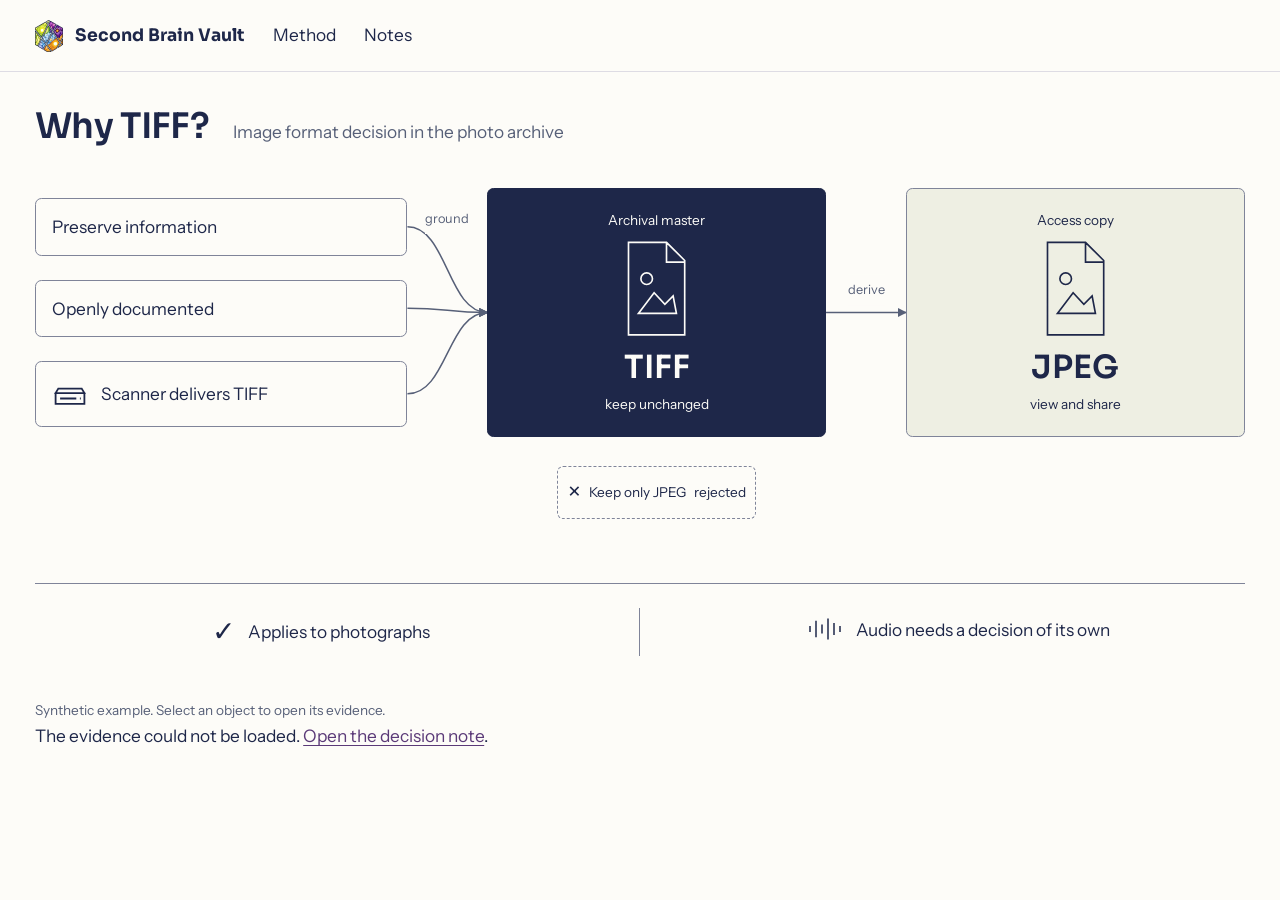
==== commit 22a33b2a: "Author the decision view in English with a German overlay and a skip link in both languages, since t" ====
--- a/docs/explorer.html
+++ b/docs/explorer.html
@@ -1,35 +1,37 @@
 <!doctype html>
-<html lang="de">
+<html lang="en" data-theme="light">
 <head>
-<meta charset="utf-8"><meta name="viewport" content="width=device-width, initial-scale=1">
-<title>Warum TIFF? Second Brain Vault</title>
+<meta charset="utf-8">
+<script>try{if(localStorage.getItem("second-brain-vault-theme")==="dark")document.documentElement.setAttribute("data-theme","dark");}catch(e){}</script><meta name="viewport" content="width=device-width, initial-scale=1">
+<title>Why TIFF? Second Brain Vault</title>
 <link rel="icon" href="assets/favicon-32.png"><link rel="stylesheet" href="assets/dhcraft/dhcraft-tokens.css"><link rel="stylesheet" href="assets/dhcraft/dhcraft-components.css"><link rel="stylesheet" href="site.css"><link rel="stylesheet" href="decision.css">
 <script type="module" src="decision.js"></script>
 </head>
 <body class="decision-page">
-<header class="dh-head decision-head"><a class="dh-brand" href="index.html?lang=de"><img src="assets/dhcraft/dhcraft-mark-watercolor-128.png" width="112" height="128" alt="">Second Brain Vault</a><nav class="dh-nav" aria-label="Navigation"><ul><li><a href="index.html?lang=de">Methode</a></li><li><a href="notes.html?lang=de">Notizen</a></li></ul></nav></header>
+<a class="dh-skip" href="#argument" data-t="skip">Skip to the decision</a>
+<header class="dh-head decision-head"><a class="dh-brand" href="index.html" data-href="index.html"><img src="assets/dhcraft/dhcraft-mark-watercolor-128.png" width="112" height="128" alt="">Second Brain Vault</a><nav class="dh-nav" aria-label="Navigation"><ul><li><a href="index.html" data-href="index.html" data-t="nav.method">Method</a></li><li><a href="notes.html" data-href="notes.html" data-t="nav.notes">Notes</a></li></ul></nav></header>
 <main>
-<div class="decision-title"><h1>Warum TIFF?</h1><p>Bildformat-Entscheidung im Fotoarchiv</p></div>
-<div class="argument" id="argument" aria-label="Gründe, Entscheidung, Ableitung und Geltungsgrenze">
+<div class="decision-title"><h1 data-t="title">Why TIFF?</h1><p data-t="subtitle">Image format decision in the photo archive</p></div>
+<div class="argument" id="argument" aria-label="Grounds, decision, derivation and scope" data-t-label="argument">
 <svg class="connections" id="connections" aria-hidden="true"></svg>
-<section class="grounds" aria-label="Gründe">
-<div class="object ground" data-key="information"><button aria-expanded="false"><span>Information erhalten</span></button></div>
-<div class="object ground" data-key="format"><button aria-expanded="false"><span>Offen dokumentiert</span></button></div>
-<div class="object ground" data-key="scanner"><button aria-expanded="false"><svg class="scanner-icon" viewBox="0 0 40 32" aria-hidden="true"><path d="M4 15h32v12H4z M7 10h26l3 5H4z M9 21h18 M31 21h1"/></svg><span>Scanner liefert TIFF</span></button></div>
+<section class="grounds" aria-label="Grounds" data-t-label="grounds">
+<div class="object ground" data-key="information"><button aria-expanded="false"><span data-t="information">Preserve information</span></button></div>
+<div class="object ground" data-key="format"><button aria-expanded="false"><span data-t="format">Openly documented</span></button></div>
+<div class="object ground" data-key="scanner"><button aria-expanded="false"><svg class="scanner-icon" viewBox="0 0 40 32" aria-hidden="true"><path d="M4 15h32v12H4z M7 10h26l3 5H4z M9 21h18 M31 21h1"/></svg><span data-t="scanner">Scanner delivers TIFF</span></button></div>
 </section>
-<div class="relation-label grounds-label">begründen</div>
-<div class="object master" data-key="master"><button aria-expanded="false"><span class="object-role">Archivmaster</span><svg class="file-icon" viewBox="0 0 100 120" aria-hidden="true"><path d="M16 4h46l22 22v90H16z M62 4v24h22 M28 90l19-25 13 14 10-10 4 21z"/><circle cx="38" cy="48" r="7"/></svg><strong>TIFF</strong><span>unverändert bewahren</span></button></div>
-<div class="relation-label copy-label">ableiten →</div>
-<div class="object copy" data-key="copy"><button aria-expanded="false"><span class="object-role">Nutzungskopie</span><svg class="file-icon" viewBox="0 0 100 120" aria-hidden="true"><path d="M16 4h46l22 22v90H16z M62 4v24h22 M28 90l19-25 13 14 10-10 4 21z"/><circle cx="38" cy="48" r="7"/></svg><strong>JPEG</strong><span>ansehen und teilen</span></button></div>
-<div class="object alternative" data-key="alternative"><button aria-expanded="false"><span class="rejected-symbol" aria-hidden="true">×</span><span>Nur JPEG behalten</span><span class="object-role">verworfen</span></button></div>
-<div class="scope" aria-label="Geltungsbereich">
-<div class="object scope-photo" data-key="scope"><button aria-expanded="false"><span class="scope-mark" aria-hidden="true">✓</span><span>Gilt für Fotos</span></button></div>
+<div class="relation-label grounds-label" data-t="ground">ground</div>
+<div class="object master" data-key="master"><button aria-expanded="false"><span class="object-role" data-t="master">Archival master</span><svg class="file-icon" viewBox="0 0 100 120" aria-hidden="true"><path d="M16 4h46l22 22v90H16z M62 4v24h22 M28 90l19-25 13 14 10-10 4 21z"/><circle cx="38" cy="48" r="7"/></svg><strong>TIFF</strong><span data-t="master.do">keep unchanged</span></button></div>
+<div class="relation-label copy-label" data-t="derive">derive</div>
+<div class="object copy" data-key="copy"><button aria-expanded="false"><span class="object-role" data-t="copy">Access copy</span><svg class="file-icon" viewBox="0 0 100 120" aria-hidden="true"><path d="M16 4h46l22 22v90H16z M62 4v24h22 M28 90l19-25 13 14 10-10 4 21z"/><circle cx="38" cy="48" r="7"/></svg><strong>JPEG</strong><span data-t="copy.do">view and share</span></button></div>
+<div class="object alternative" data-key="alternative"><button aria-expanded="false"><span class="rejected-symbol" aria-hidden="true">×</span><span data-t="alternative">Keep only JPEG</span><span class="object-role" data-t="rejected">rejected</span></button></div>
+<div class="scope" aria-label="Scope" data-t-label="scope">
+<div class="object scope-photo" data-key="scope"><button aria-expanded="false"><span class="scope-mark" aria-hidden="true">✓</span><span data-t="photo">Applies to photographs</span></button></div>
 <div class="scope-boundary" aria-hidden="true"></div>
-<div class="object scope-audio" data-key="audio"><button aria-expanded="false"><svg class="audio-icon" viewBox="0 0 48 32" aria-hidden="true"><path d="M4 12v8 M12 5v22 M20 10v12 M28 2v28 M36 8v16 M44 12v8"/></svg><span>Audio braucht eine eigene Entscheidung</span></button></div>
+<div class="object scope-audio" data-key="audio"><button aria-expanded="false"><svg class="audio-icon" viewBox="0 0 48 32" aria-hidden="true"><path d="M4 12v8 M12 5v22 M20 10v12 M28 2v28 M36 8v16 M44 12v8"/></svg><span data-t="audio">Audio needs a decision of its own</span></button></div>
 </div>
 </div>
-<p class="source-note">Synthetisches Beispiel. Beleg durch Auswahl öffnen. Originalpassagen auf Englisch.</p>
-<p id="load-error" role="alert" hidden>Die Belege konnten nicht geladen werden. <a href="example/Data%20Management/Decision%20Image%20Master%20Format.md">Entscheidungsnotiz öffnen</a>.</p>
+<p class="source-note" data-t="note">Synthetic example. Select an object to open its evidence.</p>
+<p id="load-error" role="alert" hidden><span data-t="error">The evidence could not be loaded.</span> <a href="example/Data%20Management/Decision%20Image%20Master%20Format.md" data-t="error.link">Open the decision note</a>.</p>
 </main>
-<noscript><p><a href="example/Data%20Management/Decision%20Image%20Master%20Format.md">Entscheidung und Begründung lesen</a></p></noscript>
+<noscript><p><a href="example/Data%20Management/Decision%20Image%20Master%20Format.md">Read the decision and its grounds</a></p></noscript>
 </body></html>
--- a/docs/site.css
+++ b/docs/site.css
@@ -1,10 +1,11 @@
-/* Second Brain method page. Loads after the shared DHCraft tokens and building blocks under
-   assets/dhcraft/, whose rules sit in the layer dh and lose to every layer declared here. */
+/* Second Brain method page, after the Promptotyping start page as reference. Loads after the
+   shared DHCraft tokens and building blocks under assets/dhcraft/, whose rules sit in the
+   layer dh and lose to every layer declared here. The explorer pages load this file too, for
+   the short role names and the reading styles. */
 @layer dh, reset, base, layout, components, utilities;
 
-/* Site roles, all derived from the shared tokens. The short names are also read by the
-   explorer pages. State colours mark the notes of the example; each is checked for 3:1 as a
-   stroke and 4.5:1 as marker text on the ground of its scheme. */
+/* Site roles, all derived from the shared tokens. The page opens light: index.html sets
+   data-theme="light", and the toggle switches to the shared dark values. */
 :root {
   --ground: var(--dh-ground);
   --ground-alt: var(--dh-ground-alt);
@@ -29,19 +30,10 @@
   --gutter: var(--dh-gutter);
   --wide: var(--dh-page);
   --measure: var(--dh-measure);
-  --head-h: 3.75rem;
-  --band: clamp(2.5rem, 1.5rem + 4vw, 5rem);
-
-  --st-read: light-dark(var(--dh-blue-deep), var(--dh-blue));
-  --st-found: light-dark(#94560c, var(--dh-orange));
-  --st-proposal: light-dark(#984186, var(--dh-pink));
-  --st-accepted: light-dark(#3b7130, var(--dh-lime));
-  --g-control: var(--st-read);
-
-  /* The three layers of the vault. */
-  --layer-knowledge: var(--dh-accent);
-  --layer-rules: var(--st-read);
-  --layer-state: var(--st-accepted);
+  --g-control: light-dark(var(--dh-blue-deep), var(--dh-blue));
+  /* The figure is a light plate in both schemes, so it reads the same on a page, in a paper
+     and on a slide. */
+  --plate: var(--dh-paper);
 }
 
 @layer reset {
@@ -53,288 +45,65 @@
 }
 
 @layer base {
-  html { scroll-padding-block-start: calc(var(--head-h) + 1rem); }
+  html { scroll-padding-block-start: 1rem; }
   @media (prefers-reduced-motion: no-preference) { html { scroll-behavior: smooth; } }
   body { -webkit-font-smoothing: antialiased; }
-  h4 { font-family: var(--display); font-size: var(--step-0); font-weight: 600; line-height: 1.3; }
   code { overflow-wrap: anywhere; }
-  .quiet { color: var(--ink-soft); }
   [hidden] { display: none !important; }
+  .icon-set { display: none; }
 }
 
 @layer layout {
-  .site-head { position: sticky; inset-block-start: 0; z-index: 20; min-block-size: var(--head-h); }
-  .head-actions { display: flex; gap: var(--dh-space-2); align-items: center; margin-inline-start: auto; }
-  .head-actions .dh-btn { padding-block: var(--dh-space-1); font-size: var(--step--1); }
-  /* Narrow screens: brand and language share the first row, the navigation scrolls in the
-     second. The repository link stays in the entry section. */
-  @media (max-width: 47.99rem) {
-    .site-head { gap: 0 var(--dh-space-3); padding-block: var(--dh-space-1); }
-    .site-head .dh-nav { order: 3; }
-    .site-head .dh-brand img { block-size: 1.6rem; }
-    .head-actions .head-link { display: none; }
-    :root { --head-h: 6.25rem; }
-  }
+  .site-head .dh-brand img { block-size: 2rem; inline-size: auto; }
+  .head-tools { display: flex; gap: var(--dh-space-1); align-items: center; margin-inline-start: auto; }
+  @media (max-width: 47.99rem) { .site-head { gap: 0 var(--dh-space-2); } .site-head .head-tools { order: 2; } .site-head .dh-nav { order: 3; } }
 
-  .band { padding: var(--band) var(--gutter); }
-  .band.alt { background-color: var(--ground-alt); }
-  .inner { max-inline-size: var(--wide); margin-inline: auto; display: grid; gap: var(--dh-space-6); }
-  .section-head { display: grid; gap: var(--dh-space-3); max-inline-size: var(--measure); }
-  .section-head p { color: var(--ink-soft); }
-
-  /* Entry: what the vault is on the left, its three layers on the right. */
-  .intro {
-    max-inline-size: var(--wide); margin-inline: auto; padding: var(--band) var(--gutter);
-    display: grid; gap: var(--dh-space-6) var(--dh-space-7); align-items: center;
-  }
-  .intro-text { display: grid; gap: var(--dh-space-4); justify-items: start; }
-  @media (min-width: 62rem) { .intro { grid-template-columns: minmax(0, 1.05fr) minmax(0, 1fr); } }
-
-  .columns { display: grid; gap: var(--dh-space-6) var(--dh-space-7); grid-template-columns: repeat(auto-fit, minmax(min(100%, 22rem), 1fr)); }
-  .columns > section { display: grid; gap: var(--dh-space-3); align-content: start; }
-
-  .dh-foot { margin-block-start: 0; justify-content: space-between; }
-  .foot-links { display: flex; flex-wrap: wrap; gap: var(--dh-space-2) var(--dh-space-5); }
+  .page { max-inline-size: var(--wide); margin-inline: auto; padding: 0 var(--gutter); }
+  .part { display: grid; gap: var(--dh-space-4); padding-block: var(--dh-space-7); border-block-start: var(--dh-hairline) solid var(--edge); }
+  .part > p { max-inline-size: var(--measure); color: var(--ink-soft); }
+  .dh-foot { margin-block-start: 0; }
 }
 
 @layer components {
-  .lead { font-size: var(--step-1); line-height: 1.5; max-inline-size: 36rem; }
-  .who { color: var(--ink-soft); max-inline-size: 34rem; }
-  .actions { display: flex; flex-wrap: wrap; gap: var(--dh-space-3); margin-block-start: var(--dh-space-2); }
+  .icon-button { display: inline-flex; align-items: center; justify-content: center; inline-size: 2.5rem; block-size: 2.5rem; border: 0; border-radius: var(--dh-radius-pill); background: transparent; color: var(--ink-soft); cursor: pointer; }
+  .icon-button:hover, .icon-button:focus-visible { color: var(--ink); background: var(--ground-alt); }
+  .icon-button svg { inline-size: 1.2rem; block-size: 1.2rem; }
+  .lang { display: inline-flex; align-items: center; justify-content: center; min-inline-size: 2.5rem; block-size: 2.5rem; border-radius: var(--dh-radius-pill); color: var(--ink-soft); font-weight: 600; font-size: var(--step--1); text-decoration: none; }
+  .lang:hover, .lang:focus-visible { color: var(--ink); background: var(--ground-alt); }
+  .icon { inline-size: 1.1rem; block-size: 1.1rem; flex: none; fill: none; stroke: currentColor; stroke-width: 1.8; stroke-linecap: round; stroke-linejoin: round; }
 
-  /* The three layers: a coloured rule on the left names the layer, the files sit beneath. */
-  .layers { display: grid; gap: var(--dh-space-5); }
-  .layer { display: grid; gap: var(--dh-space-1); padding-inline-start: var(--dh-space-5); border-inline-start: 4px solid var(--layer); }
-  .layer.knowledge { --layer: var(--layer-knowledge); }
-  .layer.rules { --layer: var(--layer-rules); }
-  .layer.state { --layer: var(--layer-state); }
-  .layer h2 { font-size: var(--step-1); }
-  .layer p { color: var(--ink-soft); }
-  .files { display: flex; flex-wrap: wrap; gap: var(--dh-space-1) var(--dh-space-3); font-size: var(--step--1); }
-  .files code { color: var(--ink); }
+  /* Title, abstract, main figure and the prose that explains it. */
+  .intro { display: grid; gap: var(--dh-space-5); padding-block: var(--dh-space-7); }
+  .intro .lead { max-inline-size: var(--measure); font-size: var(--step-1); line-height: 1.5; }
+  .main-figure { border-radius: var(--dh-radius-m); background: var(--plate); border: var(--dh-hairline) solid var(--edge); }
+  .main-figure img { inline-size: 100%; block-size: auto; }
+  /* On phones the figure keeps a legible size and scrolls sideways inside its frame. */
+  @media (max-width: 47.99rem) { .main-figure { overflow-x: auto; } .main-figure img { inline-size: 56rem; max-inline-size: none; } }
+  .prose-intro { display: grid; gap: var(--dh-space-3); max-inline-size: var(--measure); }
+  .prose-intro p { color: var(--ink); }
 
-  /* Rows: a file or method name with its purpose, one line on wide screens. */
-  .rows { display: grid; }
-  .rows li { padding-block: var(--dh-space-2); border-block-end: var(--dh-hairline) solid var(--edge); color: var(--ink-soft); }
-  .rows li:last-child { border-block-end: 0; }
-  .rows a { font-weight: 600; text-decoration: none; margin-inline-end: var(--dh-space-2); }
-  .rows a:hover, .rows a:focus-visible { text-decoration: underline; }
-  .rows a code { font-size: 0.88em; color: var(--accent-hi); }
-  /* The four groups of the template stand side by side on wide screens, each entry as its
-     name with the purpose beneath. */
-  .contents { display: grid; gap: var(--dh-space-6); grid-template-columns: repeat(auto-fit, minmax(min(100%, 15rem), 1fr)); }
-  .contents .rows li > a { display: block; inline-size: fit-content; }
-  .contents .rows li { padding-block: var(--dh-space-1) var(--dh-space-2); }
-  .contents .rows li > span { display: block; font-size: var(--step--1); line-height: 1.4; }
-  .contents > section { display: grid; gap: var(--dh-space-2); align-content: start; }
+  /* Files to take away: one visibly separate block with one control per item. */
+  .takeaway { display: flex; flex-wrap: wrap; gap: var(--dh-space-3); padding: var(--dh-space-5); border-radius: var(--dh-radius-m); background: var(--ground-alt); border: var(--dh-hairline) solid var(--edge); }
 
-  .plain { display: grid; gap: var(--dh-space-3); color: var(--ink-soft); }
-  .plain li { padding-inline-start: var(--dh-space-4); border-inline-start: 2px solid var(--edge); }
+  /* Numbered steps; a step name or instruction shares the row above its block with the copy
+     button. */
+  .steps { display: grid; gap: var(--dh-space-5); counter-reset: step; max-inline-size: 56rem; }
+  .steps > li { counter-increment: step; position: relative; padding-inline-start: 2.6rem; display: grid; gap: var(--dh-space-1); }
+  .steps > li::before {
+    content: counter(step); position: absolute; inset-inline-start: 0; inset-block-start: 0.2rem;
+    inline-size: 1.8rem; block-size: 1.8rem; display: grid; place-items: center; border-radius: 50%;
+    border: 2px solid var(--accent); color: var(--accent); font-weight: 600; font-size: var(--step--1); font-variant-numeric: tabular-nums;
+  }
+  .steps .dh-code { margin: 0; }
+  .steps .dh-code figcaption { display: flex; gap: var(--dh-space-2); align-items: center; color: var(--ink); font-size: var(--step-0); }
+  .steps .dh-code figcaption .icon { color: var(--ink-soft); }
+  .dh-code pre { white-space: pre-wrap; overflow-wrap: anywhere; font-size: 0.86rem; }
+  .yields { color: var(--ink-soft); font-size: var(--step--1); }
+  .part > .dh-code { margin: 0; max-inline-size: 56rem; }
+  .plain { display: grid; gap: var(--dh-space-2); max-inline-size: var(--measure); }
+  .plain li { color: var(--ink-soft); }
 
-  /* Start: two routes side by side on wide screens. */
-  .tools { color: var(--ink-soft); }
-  .routes { display: grid; gap: var(--dh-space-7); }
-  @media (min-width: 62rem) { .routes { grid-template-columns: minmax(0, 1fr) minmax(0, 1fr); } }
-  .route { display: grid; gap: var(--dh-space-3); align-content: start; }
-  .route > p { color: var(--ink-soft); }
-  .route .dh-code { margin: 0; }
-  .build-steps { display: grid; counter-reset: step; }
-  .build-steps > li { counter-increment: step; display: grid; gap: var(--dh-space-1); padding: var(--dh-space-3) 0 var(--dh-space-3) 2.6rem; position: relative; border-block-end: var(--dh-hairline) solid var(--edge); }
-  .build-steps > li::before {
-    content: counter(step); position: absolute; inset-inline-start: 0; inset-block-start: var(--dh-space-3);
-    inline-size: 1.8rem; block-size: 1.8rem; display: grid; place-items: center; border-radius: 50%;
-    border: 2px solid var(--accent); color: var(--accent); font-weight: 600; font-variant-numeric: tabular-nums; font-size: var(--step--1);
-  }
-  .build-steps p { color: var(--ink-soft); }
-  .build-steps details summary { cursor: pointer; color: var(--accent-hi); font-size: var(--step--1); font-weight: 600; inline-size: fit-content; min-block-size: 2rem; display: flex; align-items: center; }
-  .build-steps summary::-webkit-details-marker { display: none; }
-  .build-steps summary::before { content: ""; inline-size: 0; block-size: 0; margin-inline-end: var(--dh-space-2); border-block: 0.3rem solid transparent; border-inline-start: 0.45rem solid currentColor; transition: rotate 0.15s; }
-  .build-steps details[open] summary::before { rotate: 90deg; }
-  .build-steps .dh-code { margin: var(--dh-space-2) 0 0; }
-  .dh-code pre { white-space: pre-wrap; overflow-wrap: anywhere; font-size: 0.86rem; }
-
-  /* Vault and repositories. One grid carries both boxes and the three relations, so every
-     arrow starts and ends at the two objects it connects. */
-  .bridge { display: grid; gap: var(--dh-space-6); }
-  .bridge-grid {
-    display: grid; gap: var(--dh-space-3) 0;
-    grid-template-columns: minmax(0, 1fr) minmax(9rem, 15rem) minmax(0, 1fr);
-    grid-template-rows: auto repeat(3, minmax(5.5rem, auto));
-  }
-  .bridge-box { grid-row: 1 / -1; border-radius: var(--dh-radius-m); margin: calc(var(--dh-space-3) * -1) 0; }
-  .vault-box { grid-column: 1; background-color: var(--surface); border: 2px solid var(--layer-knowledge); }
-  /* The offset edge behind the repository box stands for the further repositories. */
-  .repo-box { grid-column: 3; background-color: var(--surface); border: 2px solid var(--layer-rules); box-shadow: 0.5rem 0.5rem 0 -2px var(--ground), 0.5rem 0.5rem 0 0 var(--layer-rules); }
-  .bridge-name { grid-row: 1; padding: var(--dh-space-4) var(--dh-space-5) 0; font-size: var(--step-1); }
-  .vault-name { grid-column: 1; }
-  .repo-name { grid-column: 3; }
-  .bridge-end { display: grid; gap: 0.1rem; align-content: center; margin-inline: var(--dh-space-4); padding: var(--dh-space-3) var(--dh-space-4); background-color: var(--ground-alt); border-radius: var(--dh-radius-s); }
-  .bridge-end.accent { box-shadow: inset 4px 0 0 var(--accent); }
-  /* The side of an end is read aloud everywhere and shown where the boxes are not drawn. */
-  .end-side { position: absolute; inline-size: 1px; block-size: 1px; overflow: hidden; clip-path: inset(50%); white-space: nowrap; }
-  .end-title { font-weight: 600; color: var(--ink); }
-  .end-note { font-size: var(--step--1); color: var(--ink-soft); display: flex; flex-wrap: wrap; gap: 0 var(--dh-space-2); }
-  .v1, .f1, .r1 { grid-row: 2; }
-  .v2, .f2, .r2 { grid-row: 3; }
-  .v3, .f3, .r3 { grid-row: 4; }
-  .v1, .v2, .v3 { grid-column: 1; }
-  .f1, .f2, .f3 { grid-column: 2; }
-  .r1, .r2, .r3 { grid-column: 3; }
-  /* An arrow is a line with a head, the label above it. */
-  .bridge-flow { display: grid; align-content: center; padding-inline: var(--dh-space-2); text-align: center; }
-  .flow-label { position: relative; display: block; font-size: var(--step--1); color: var(--ink); line-height: 1.3; padding-block-end: 1.1rem; }
-  .flow-label::before { content: ""; position: absolute; inset-inline: calc(var(--dh-space-2) * -1); inset-block-end: 0.35rem; block-size: 2px; background: var(--edge-hi); }
-  .flow-label::after { content: ""; position: absolute; inset-block-end: calc(0.35rem - 6px); border-block: 7px solid transparent; }
-  .to-repo .flow-label::after { inset-inline-end: calc(var(--dh-space-2) * -1 - 2px); border-inline-start: 11px solid var(--edge-hi); }
-  .to-vault .flow-label::after { inset-inline-start: calc(var(--dh-space-2) * -1 - 2px); border-inline-end: 11px solid var(--accent); }
-  .to-vault .flow-label::before { background: var(--accent); block-size: 3px; }
-  .to-vault .flow-label { font-weight: 600; }
-  .bridge figcaption { max-inline-size: var(--measure); color: var(--ink-soft); }
-
-  /* Narrow screens: each relation stacks as source, arrow and target; the box names lead. */
-  @media (max-width: 47.99rem) {
-    .bridge-grid { grid-template-columns: minmax(0, 1fr); grid-template-rows: none; gap: 0; }
-    .bridge-box, .bridge-name { display: none; }
-    .bridge-end, .bridge-flow { grid-column: 1; grid-row: auto; margin-inline: 0; }
-    .bridge-end .end-side { position: static; inline-size: auto; block-size: auto; clip-path: none; white-space: normal; font-size: var(--step--1); color: var(--ink-soft); }
-    .v2, .r3 { margin-block-start: var(--dh-space-5); }
-    .bridge-flow { min-block-size: 4rem; text-align: start; padding-inline: 2rem 0; position: relative; }
-    .flow-label { position: static; padding: 0; }
-    .flow-label::before { inset-inline: auto; inset-inline-start: 0.9rem; inset-block: 0.3rem; margin: 0; inline-size: 2px; block-size: auto; }
-    .to-vault .flow-label::before { inline-size: 3px; block-size: auto; }
-    .flow-label::after, .to-repo .flow-label::after, .to-vault .flow-label::after { inset-block-start: auto; inset-block-end: 0; inset-inline: 0.9rem auto; margin: 0 0 0 -6px; border-block: 0; border-inline: 7px solid transparent; border-block-start: 10px solid var(--edge-hi); }
-    .to-vault .flow-label::after { border-block-start-color: var(--accent); }
-  }
-
-  /* Example: the stepper names each phase and actor; the focus graph shows where the notes
-     lie, the card what the decision note says. Without the example data the static list of
-     phases stays. */
-  .example .hero { display: grid; gap: var(--dh-space-4); max-inline-size: var(--wide); margin-inline: auto; grid-template-columns: minmax(0, 1fr); grid-template-areas: "stepper" "stage"; }
-  .hero-stage { grid-area: stage; display: grid; gap: var(--dh-space-4) var(--dh-space-5); min-inline-size: 0; }
-  .hero-stepper { grid-area: stepper; display: grid; gap: var(--dh-space-2); }
-  .example:not(.playable) .hero-stage { display: none; }
-  .phase-list { display: grid; gap: var(--dh-space-2); counter-reset: phase; max-inline-size: var(--measure); color: var(--ink-soft); margin-block-start: var(--dh-space-3); }
-  .phase-list li strong { color: var(--ink); }
-  @media (min-width: 62rem) {
-    .hero-stage { grid-template-columns: minmax(0, 1.1fr) minmax(0, 0.9fr); block-size: clamp(22rem, 100svh - 20rem, 30rem); }
-  }
-  .example-more { max-inline-size: var(--wide); margin: var(--dh-space-5) auto 0; display: flex; flex-wrap: wrap; gap: var(--dh-space-2) var(--dh-space-6); font-size: var(--step--1); }
-
-  .hero-graph { display: grid; grid-template-rows: minmax(0, 1fr) auto; gap: var(--dh-space-2); min-block-size: 0; }
-  .focus-graph { inline-size: 100%; block-size: 100%; overflow: visible; }
-  .focus-graph .link { fill: none; stroke: var(--edge-hi); stroke-width: 1.5; opacity: 0.6; transition: stroke 0.3s, opacity 0.3s; }
-  .focus-graph .link[data-on="true"] { stroke: var(--accent); stroke-width: 2.5; opacity: 1; }
-  .focus-graph .pill { cursor: pointer; outline: none; transition: opacity 0.3s; }
-  .focus-graph .pill rect { fill: var(--surface); stroke: var(--edge-hi); stroke-width: 1.5; transition: fill 0.3s, stroke 0.3s; }
-  .focus-graph .pill text { fill: var(--ink-soft); font-family: var(--font); font-size: 21px; }
-  .focus-graph .pill .badge { fill: var(--ink-soft); font-size: 17px; }
-  .focus-graph .pill[data-state]:not([data-state=""]) text { fill: var(--ink); }
-  .focus-graph .pill[data-state="read"] rect { stroke: var(--st-read); stroke-width: 2.5; }
-  .focus-graph .pill[data-state="asked"] rect { stroke: var(--st-found); stroke-width: 2.5; }
-  .focus-graph .pill[data-state="found"] rect { stroke: var(--ink-soft); stroke-width: 2; stroke-dasharray: 6 5; }
-  .focus-graph .pill[data-state="proposal"] rect { stroke: var(--st-proposal); stroke-width: 2.5; stroke-dasharray: 8 5; fill: color-mix(in oklch, var(--st-proposal) 12%, var(--surface)); }
-  .focus-graph .pill[data-state="checked"] rect { stroke: var(--st-read); stroke-width: 3.5; fill: color-mix(in oklch, var(--st-read) 14%, var(--surface)); }
-  .focus-graph .pill[data-state="accepted"] rect { stroke: var(--st-accepted); stroke-width: 3; fill: color-mix(in oklch, var(--st-accepted) 16%, var(--surface)); }
-  .focus-graph .pill[data-state="updated"] rect { stroke: var(--st-accepted); stroke-width: 2; }
-  .focus-graph .absent { opacity: 0; pointer-events: none; }
-  /* Hover and keyboard focus outrank the states, so a highlighted note still shows focus. */
-  .focus-graph .pill.pill:hover rect { stroke: var(--focus); }
-  .focus-graph .pill.pill:focus-visible rect { stroke: var(--focus); stroke-width: 4.5; stroke-dasharray: none; }
-  .focus-graph .pill.decision text:not(.badge) { font-weight: 600; }
-  .focus-legend { font-size: var(--step--1); color: var(--ink-soft); text-align: center; }
-  .focus-list { display: none; }
-  @media (max-width: 61.99rem) {
-    .hero-graph { grid-template-rows: auto; }
-    .focus-graph, .focus-legend { display: none; }
-    .focus-list { display: grid; gap: var(--dh-space-1); font-size: var(--step--1); }
-    .focus-list li { display: flex; flex-wrap: wrap; align-items: baseline; gap: 0 var(--dh-space-2); color: var(--ink-soft); }
-    .focus-list .chip { margin: 0; }
-    .focus-list [data-state="proposal"] .chip, .focus-list [data-state="found"] .chip { border-style: dashed; }
-    .focus-list [data-state="accepted"] .chip, .focus-list [data-state="updated"] .chip { border-color: var(--st-accepted); }
-    .focus-list [data-state="read"] .chip, .focus-list [data-state="checked"] .chip { border-color: var(--st-read); }
-  }
-
-  /* Note card: on wide screens it shares the stage's fixed height and scrolls on its own. */
-  .note-card {
-    min-block-size: 0; overflow-y: auto; display: grid; align-content: start; gap: var(--dh-space-3);
-    padding: var(--dh-space-4) var(--dh-space-5); border-radius: var(--dh-radius-m); border: 2px dashed var(--edge-hi);
-    background-color: var(--surface); font-size: var(--step--1);
-  }
-  .note-card[data-state="proposal"] { border-color: var(--st-proposal); }
-  .note-card[data-state="accepted"] { border-style: solid; border-color: var(--st-accepted); }
-  .note-card header { display: grid; justify-items: start; gap: var(--dh-space-1); }
-  .note-card h3 { font-size: var(--step-1); }
-  .note-card h4 { font-size: 0.82rem; }
-  .note-card p, .note-card li, .note-card dd { color: var(--ink-soft); }
-  .note-card .field { display: grid; gap: var(--dh-space-1); }
-  .note-card ul { padding-inline-start: 1.1rem; list-style: disc; display: grid; gap: var(--dh-space-1); }
-  .note-card ul.checked { list-style: none; padding-inline-start: 0; }
-  .note-card .tick { color: var(--st-accepted); font-weight: 700; }
-  .note-card .verdict { color: var(--ink); font-weight: 600; }
-  .note-card .compare { display: grid; grid-template-columns: max-content minmax(0, 1fr); gap: var(--dh-space-1) var(--dh-space-3); align-items: baseline; }
-  .note-card .compare dt { font-weight: 600; color: var(--ink); }
-  .marker { font-size: 0.78rem; font-weight: 600; padding: 0.05rem 0.6rem; border-radius: var(--dh-radius-pill); border: 1px solid var(--edge-hi); color: var(--ink-soft); white-space: nowrap; }
-  .marker.proposal { color: var(--st-proposal); border-color: var(--st-proposal); }
-  .marker.accepted { color: var(--st-accepted); border-color: var(--st-accepted); }
-  .marker.warn { color: var(--st-found); border-color: var(--st-found); }
-  .chip {
-    display: inline-flex; align-items: center; min-block-size: 1.6rem; margin: 0 0.15rem 0.25rem 0; padding: 0 0.6rem; border-radius: var(--dh-radius-pill);
-    border: 1px solid var(--edge-hi); background: transparent; color: var(--ink); font-size: 0.82rem; cursor: pointer; vertical-align: baseline;
-  }
-  .chip:hover { border-color: var(--accent); }
-  .note-card p .chip, .note-card li .chip { margin: 0 0.1rem; min-block-size: 1.5rem; }
-  .nowrap { white-space: nowrap; }
-  .chip.faint { border-style: dashed; color: var(--ink-soft); }
-
-  /* Stepper: done, current and next differ by mark and weight. */
-  .step-head { display: flex; flex-wrap: wrap; align-items: center; justify-content: space-between; gap: var(--dh-space-2) var(--dh-space-4); }
-  .step-title { font-size: var(--step-2); }
-  .step-controls { display: flex; flex-wrap: wrap; gap: var(--dh-space-2); }
-  .step-controls .dh-btn:disabled { opacity: 0.45; }
-  .steps-track { display: grid; grid-template-columns: repeat(7, minmax(0, 1fr)); }
-  .steps-track li { display: flex; }
-  .step {
-    inline-size: 100%; display: grid; justify-items: center; align-content: start; gap: 0.15rem; padding: var(--dh-space-1) 0.15rem;
-    background: none; border: 0; cursor: pointer; color: var(--ink-soft); position: relative; font-size: var(--step--1);
-  }
-  .step::before { content: ""; position: absolute; inset-block-start: 1.2rem; inset-inline: 0; block-size: 2px; background: var(--edge); }
-  .steps-track li:first-child .step::before { inset-inline-start: 50%; }
-  .steps-track li:last-child .step::before { inset-inline-end: 50%; }
-  .step[data-state="done"]::before, .step[data-state="current"]::before { background: var(--accent); }
-  .step .dot {
-    position: relative; inline-size: 1.9rem; block-size: 1.9rem; border-radius: 50%; display: grid; place-items: center;
-    border: 2px solid var(--edge-hi); background: var(--ground); font-weight: 700; line-height: 1; font-variant-numeric: tabular-nums;
-  }
-  .step[data-state="done"] .dot { border-color: var(--accent); color: var(--accent); }
-  .step[data-state="done"] .dot span { display: none; }
-  .step[data-state="done"] .dot::after { content: "✓"; }
-  .step[data-state="current"] .dot { background: var(--accent); border-color: var(--accent); color: var(--on-accent); }
-  .step .name { text-align: center; line-height: 1.2; font-weight: 600; }
-  .step[data-state="current"] .name { color: var(--ink); font-weight: 700; }
-  .step .who { font-size: 0.72rem; color: var(--ink-soft); text-align: center; line-height: 1.2; }
-  .step:focus-visible { outline: var(--dh-focus-ring); outline-offset: 2px; border-radius: var(--dh-radius-s); }
-  .step-status { display: none; }
-  .step-caption { color: var(--ink-soft); max-inline-size: 62rem; min-block-size: 3.2em; }
-  .step-caption strong { color: var(--ink); }
-  @media (max-width: 47.99rem) {
-    .step .name, .step .who { display: none; }
-    .step .dot { inline-size: 1.75rem; block-size: 1.75rem; }
-    .step::before { inset-block-start: 1.1rem; }
-    .step-status { display: block; font-weight: 600; color: var(--ink); }
-    .step-caption { min-block-size: 0; }
-  }
-
-  /* Reading panel for the example notes. */
-  .panel {
-    position: fixed; inset-block: 0; inset-inline-end: 0; z-index: 30; inline-size: min(100%, 44rem);
-    background: var(--surface); color: var(--ink); border-inline-start: 1px solid var(--edge-hi);
-    box-shadow: -1rem 0 3rem oklch(0% 0 0 / 0.25); overflow-y: auto; padding: 0 var(--gutter) 3rem; display: grid; gap: var(--dh-space-3); align-content: start;
-  }
-  .panel-head { display: flex; justify-content: space-between; align-items: start; gap: var(--dh-space-4); position: sticky; inset-block-start: 0; background: var(--surface); padding-block: var(--dh-space-4) var(--dh-space-2); }
-  .panel-head h2 { font-size: var(--step-1); overflow-wrap: anywhere; }
-  .panel-head button { padding: var(--dh-space-2) var(--dh-space-4); border-radius: var(--dh-radius-pill); border: 1px solid var(--edge-hi); background: transparent; cursor: pointer; min-block-size: 2.4rem; }
-  .panel-path { font-family: var(--mono); font-size: var(--step--1); color: var(--ink-soft); overflow-wrap: anywhere; }
-  #panel-body { display: grid; gap: var(--dh-space-3); }
+  /* Reading styles of the explorer pages. */
   .prose { display: grid; gap: var(--dh-space-3); min-inline-size: 0; overflow-wrap: anywhere; }
   .prose h1 { font-size: var(--step-2); }
   .prose h2 { font-size: var(--step-1); margin-block-start: var(--dh-space-2); }
@@ -351,14 +120,6 @@
   .prose .dead-link { color: var(--ink-soft); text-decoration: line-through; }
   .frontmatter { display: grid; grid-template-columns: max-content minmax(0, 1fr); gap: 0.1rem var(--dh-space-3); font-family: var(--mono); font-size: var(--step--1); background: var(--ground-alt); padding: var(--dh-space-2) var(--dh-space-3); border-radius: var(--dh-radius-s); }
   .frontmatter dt { color: var(--ink-soft); }
-
-  @media (prefers-reduced-motion: reduce) { .focus-graph * { transition: none !important; } }
-
-  /* Short wide screens such as a projector at 1280 by 720: the example and its controls fit. */
-  @media (min-width: 62rem) and (max-height: 52rem) {
-    .hero-stage.hero-stage { block-size: max(16rem, 100svh - 17rem); }
-    .step .who { display: none; }
-  }
 }
 
 @layer utilities {
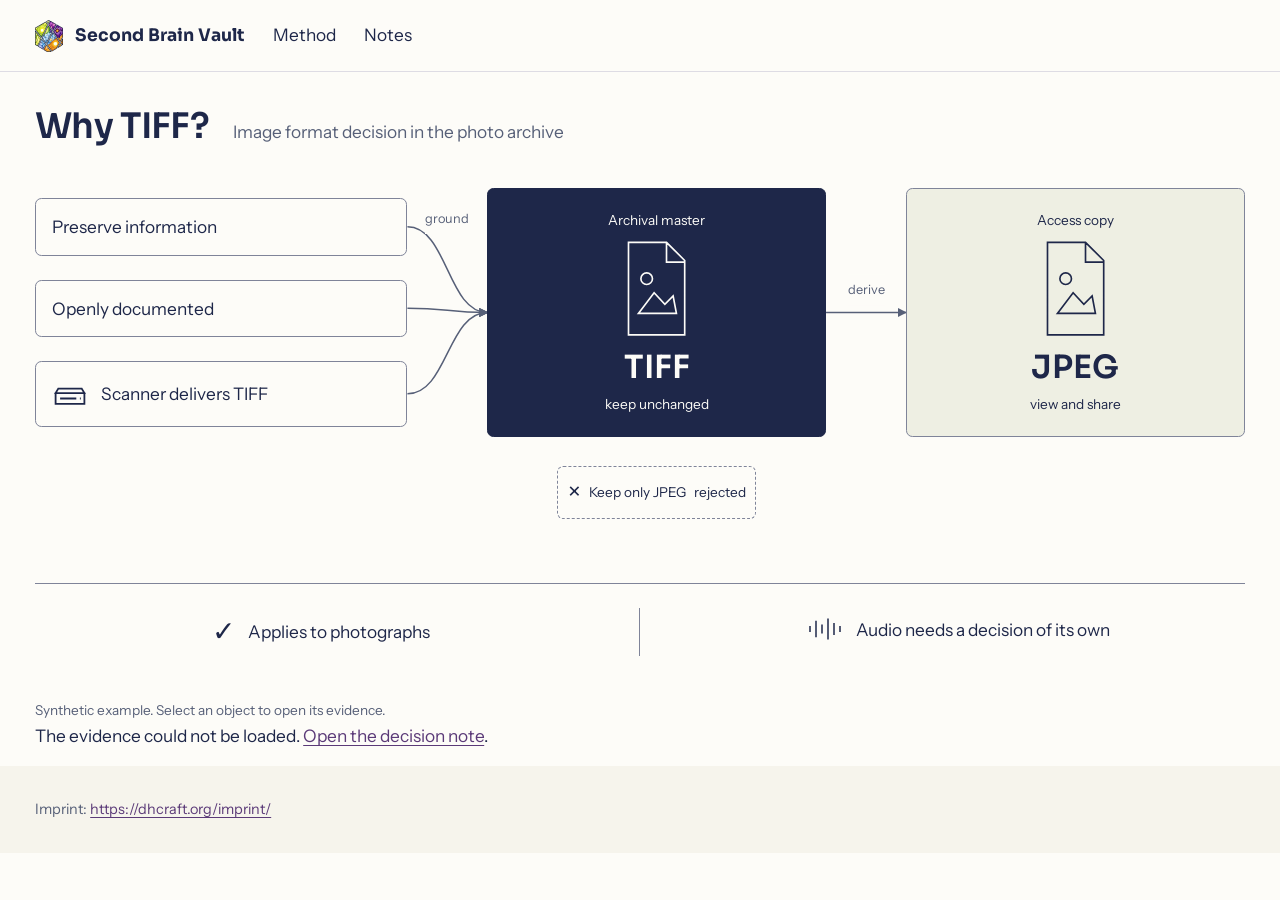
==== commit 7f98fd5d: "Link the footer of every page to the DHCraft imprint Co-Authored-By: Claude Opus 5.5 <noreply@anthro" ====
--- a/docs/explorer.html
+++ b/docs/explorer.html
@@ -33,5 +33,6 @@
 <p class="source-note" data-t="note">Synthetic example. Select an object to open its evidence.</p>
 <p id="load-error" role="alert" hidden><span data-t="error">The evidence could not be loaded.</span> <a href="example/Data%20Management/Decision%20Image%20Master%20Format.md" data-t="error.link">Open the decision note</a>.</p>
 </main>
+<footer class="dh-foot site-foot"><p><span data-t="imprint">Imprint:</span> <a href="https://dhcraft.org/imprint/">https://dhcraft.org/imprint/</a></p></footer>
 <noscript><p><a href="example/Data%20Management/Decision%20Image%20Master%20Format.md">Read the decision and its grounds</a></p></noscript>
 </body></html>
